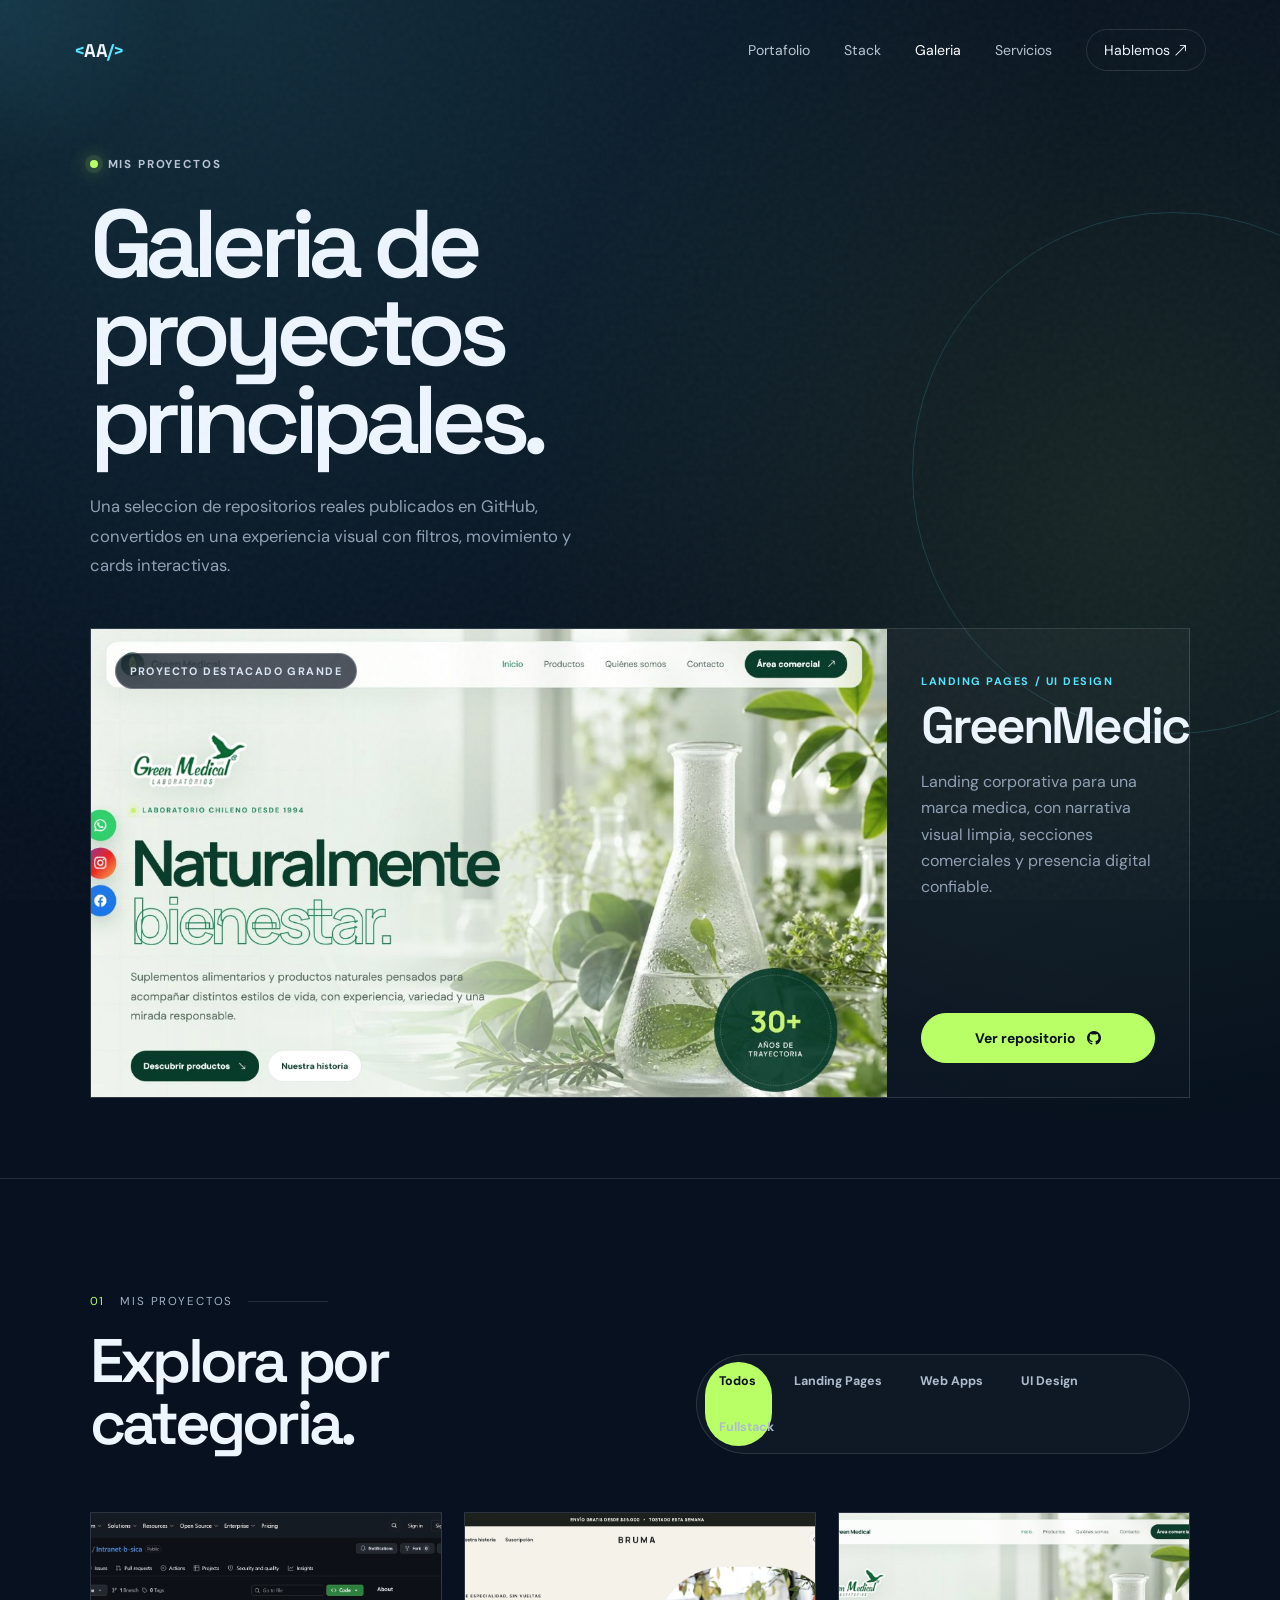
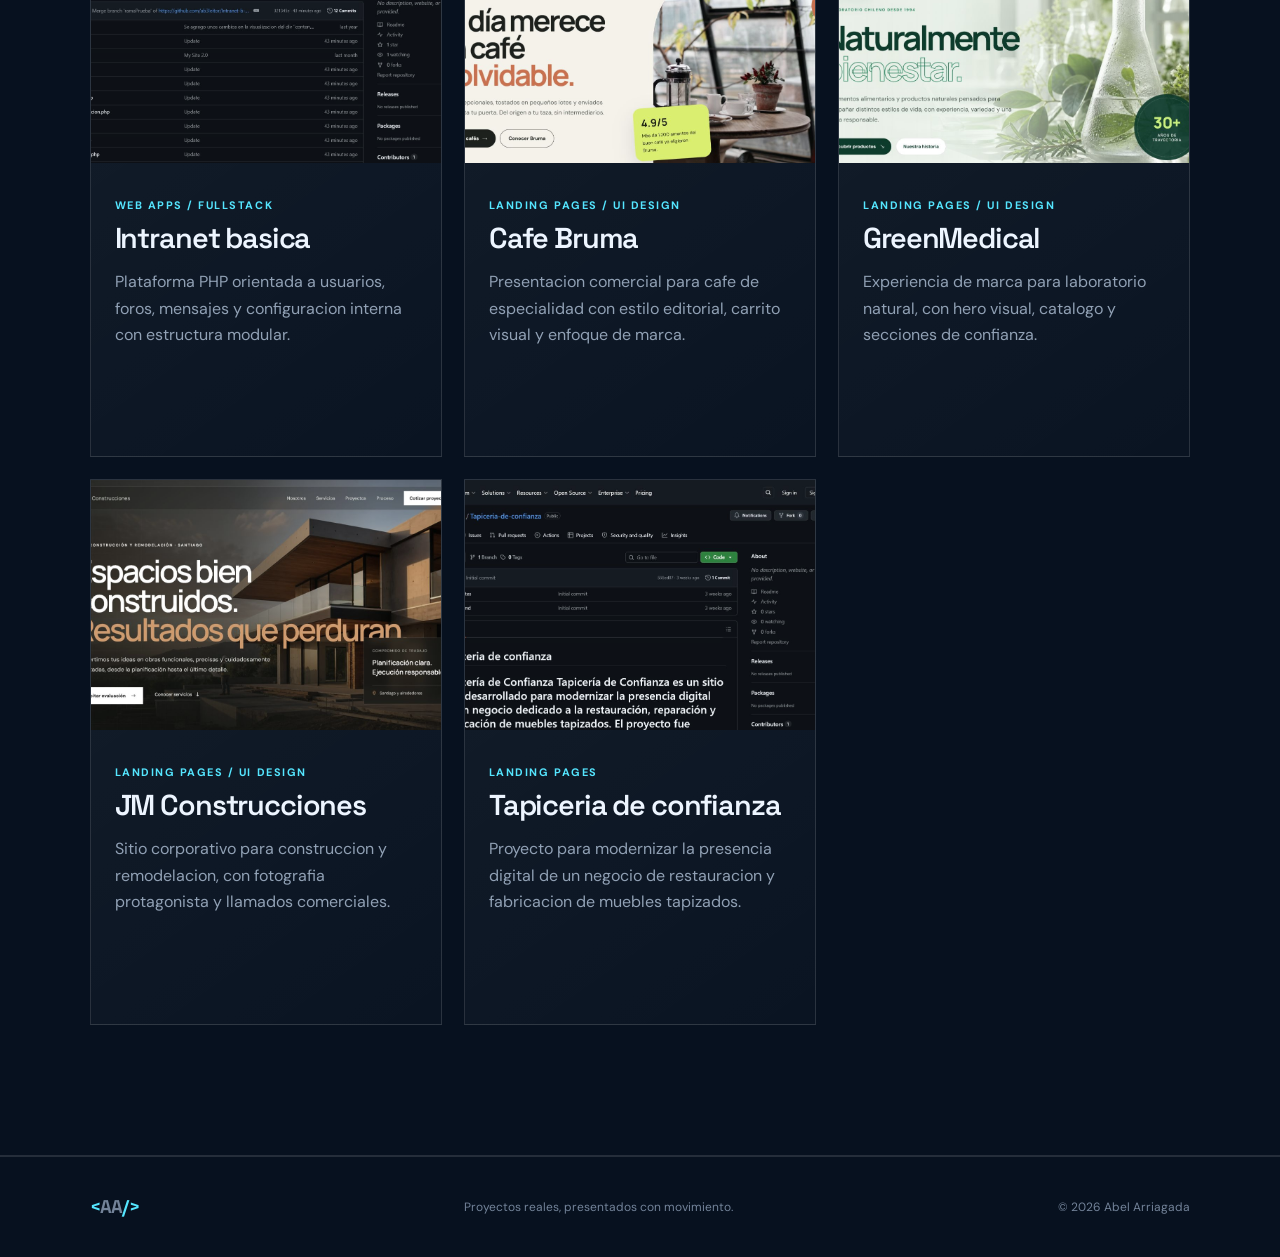
==== galeria.html @ 66d87571 "Update" ====
<!doctype html>
<html lang="es">
<head>
  <meta charset="utf-8">
  <meta name="viewport" content="width=device-width, initial-scale=1">
  <meta name="theme-color" content="#07111f">
  <meta name="description" content="Galeria de proyectos principales de Abel Arriagada: landing pages, web apps, UI design y fullstack.">
  <title>Galeria | Abel Arriagada</title>
  <link rel="preconnect" href="https://fonts.googleapis.com">
  <link rel="preconnect" href="https://fonts.gstatic.com" crossorigin>
  <link href="https://fonts.googleapis.com/css2?family=DM+Sans:wght@400;500;600;700&family=Space+Grotesk:wght@500;600;700&display=swap" rel="stylesheet">
  <link rel="stylesheet" href="https://cdn.jsdelivr.net/npm/bootstrap-icons@1.11.3/font/bootstrap-icons.min.css">
  <link rel="stylesheet" href="css/indexStyle.css">
  <link rel="stylesheet" href="css/galeria.css">
  <script src="Js/galeria.js" defer></script>
</head>
<body class="gallery-page">
  <div class="noise" aria-hidden="true"></div>
  <div class="cursor-glow" aria-hidden="true"></div>
  <div class="scroll-progress" aria-hidden="true"></div>

  <nav class="site-nav" aria-label="Navegacion principal">
    <a class="brand" href="index.html#inicio" aria-label="Volver al inicio"><span>&lt;</span>AA<span>/&gt;</span></a>
    <button class="menu-toggle" type="button" aria-label="Abrir menu" aria-expanded="false"><i class="bi bi-list"></i></button>
    <div class="nav-links">
      <a href="index.html">Portafolio</a>
      <a href="index.html#habilidades">Stack</a>
      <a href="galeria.html" aria-current="page">Galeria</a>
      <a href="servicios.html">Servicios</a>
      <a href="index.html#contacto" class="nav-cta">Hablemos <i class="bi bi-arrow-up-right"></i></a>
    </div>
  </nav>

  <main>
    <section class="gallery-hero">
      <div class="gallery-hero-grid">
        <div class="gallery-intro">
          <p class="eyebrow reveal"><span class="status-dot"></span> Mis proyectos</p>
          <h1 class="reveal">Galeria de proyectos principales.</h1>
          <p class="reveal">Una seleccion de repositorios reales publicados en GitHub, convertidos en una experiencia visual con filtros, movimiento y cards interactivas.</p>
        </div>
        <article class="featured-project reveal" data-category="landing">
          <a class="featured-media" href="https://github.com/ab3leitor/GreenMedical" target="_blank" rel="noreferrer" aria-label="Ver repositorio GreenMedical">
            <img src="Image/gallery/greenmedical.png" alt="Pantallazo del proyecto GreenMedical">
            <span>Proyecto destacado grande</span>
          </a>
          <div class="featured-copy">
            <div>
              <p>Landing Pages / UI Design</p>
              <h2>GreenMedical</h2>
              <p>Landing corporativa para una marca medica, con narrativa visual limpia, secciones comerciales y presencia digital confiable.</p>
            </div>
            <a class="button button-primary magnetic" href="https://github.com/ab3leitor/GreenMedical" target="_blank" rel="noreferrer">Ver repositorio <i class="bi bi-github"></i></a>
          </div>
        </article>
      </div>
    </section>

    <section class="section gallery-section" aria-labelledby="gallery-title">
      <div class="gallery-top reveal">
        <div>
          <div class="section-label"><span>01</span> Mis proyectos</div>
          <h2 id="gallery-title">Explora por categoria.</h2>
        </div>
        <div class="gallery-filters" role="tablist" aria-label="Filtrar proyectos">
          <button class="filter-button active" type="button" data-filter="all" role="tab" aria-selected="true">Todos</button>
          <button class="filter-button" type="button" data-filter="landing" role="tab" aria-selected="false">Landing Pages</button>
          <button class="filter-button" type="button" data-filter="webapp" role="tab" aria-selected="false">Web Apps</button>
          <button class="filter-button" type="button" data-filter="ui" role="tab" aria-selected="false">UI Design</button>
          <button class="filter-button" type="button" data-filter="fullstack" role="tab" aria-selected="false">Fullstack</button>
          <span class="filter-indicator" aria-hidden="true"></span>
        </div>
      </div>

      <div class="project-gallery" aria-live="polite">
        <article class="gallery-card reveal tilt-gallery" data-category="webapp fullstack">
          <div class="gallery-image"><img src="Image/gallery/intranet-basica.png" alt="Pantallazo del repositorio Intranet Basica" loading="lazy"></div>
          <div class="gallery-card-body">
            <p>Web Apps / Fullstack</p>
            <h3>Intranet basica</h3>
            <p>Plataforma PHP orientada a usuarios, foros, mensajes y configuracion interna con estructura modular.</p>
          </div>
          <div class="gallery-actions">
            <a href="https://github.com/ab3leitor/Intranet-b-sica" target="_blank" rel="noreferrer">GitHub <i class="bi bi-github"></i></a>
          </div>
        </article>

        <article class="gallery-card reveal tilt-gallery" data-category="landing ui">
          <div class="gallery-image"><img src="Image/gallery/cafe-bruma.png" alt="Pantallazo del proyecto Cafe Bruma" loading="lazy"></div>
          <div class="gallery-card-body">
            <p>Landing Pages / UI Design</p>
            <h3>Cafe Bruma</h3>
            <p>Presentacion comercial para cafe de especialidad con estilo editorial, carrito visual y enfoque de marca.</p>
          </div>
          <div class="gallery-actions">
            <a href="https://github.com/ab3leitor/Cafe-Bruma" target="_blank" rel="noreferrer">GitHub <i class="bi bi-github"></i></a>
          </div>
        </article>

        <article class="gallery-card reveal tilt-gallery" data-category="landing ui">
          <div class="gallery-image"><img src="Image/gallery/greenmedical.png" alt="Pantallazo del proyecto GreenMedical" loading="lazy"></div>
          <div class="gallery-card-body">
            <p>Landing Pages / UI Design</p>
            <h3>GreenMedical</h3>
            <p>Experiencia de marca para laboratorio natural, con hero visual, catalogo y secciones de confianza.</p>
          </div>
          <div class="gallery-actions">
            <a href="https://github.com/ab3leitor/GreenMedical" target="_blank" rel="noreferrer">GitHub <i class="bi bi-github"></i></a>
          </div>
        </article>

        <article class="gallery-card reveal tilt-gallery" data-category="landing ui">
          <div class="gallery-image"><img src="Image/gallery/jm-construcciones.png" alt="Pantallazo del proyecto JM Construcciones" loading="lazy"></div>
          <div class="gallery-card-body">
            <p>Landing Pages / UI Design</p>
            <h3>JM Construcciones</h3>
            <p>Sitio corporativo para construccion y remodelacion, con fotografia protagonista y llamados comerciales.</p>
          </div>
          <div class="gallery-actions">
            <a href="https://github.com/ab3leitor/JM-Construcciones" target="_blank" rel="noreferrer">GitHub <i class="bi bi-github"></i></a>
          </div>
        </article>

        <article class="gallery-card reveal tilt-gallery" data-category="landing">
          <div class="gallery-image"><img src="Image/gallery/tapiceria-confianza.png" alt="Pantallazo del repositorio Tapiceria de confianza" loading="lazy"></div>
          <div class="gallery-card-body">
            <p>Landing Pages</p>
            <h3>Tapiceria de confianza</h3>
            <p>Proyecto para modernizar la presencia digital de un negocio de restauracion y fabricacion de muebles tapizados.</p>
          </div>
          <div class="gallery-actions">
            <a href="https://github.com/ab3leitor/Tapiceria-de-confianza" target="_blank" rel="noreferrer">GitHub <i class="bi bi-github"></i></a>
          </div>
        </article>
      </div>
    </section>
  </main>

  <footer><a class="brand" href="index.html#inicio"><span>&lt;</span>AA<span>/&gt;</span></a><p>Proyectos reales, presentados con movimiento.</p><p>© <span id="year"></span> Abel Arriagada</p></footer>
</body>
</html>
---- css/indexStyle.css ----
:root{--bg:#07111f;--surface:#0c1929;--ink:#edf5ff;--muted:#91a1b5;--cyan:#55e6ff;--lime:#b9ff66;--line:rgba(255,255,255,.12);--display:"Space Grotesk",sans-serif;--body:"DM Sans",sans-serif}
*{box-sizing:border-box}html{scroll-behavior:smooth;scroll-padding-top:90px}body{margin:0;background:var(--bg);color:var(--ink);font-family:var(--body);overflow-x:hidden}a{color:inherit;text-decoration:none}button,input,textarea{font:inherit}::selection{background:var(--lime);color:#07111f}.noise{position:fixed;inset:0;z-index:50;pointer-events:none;opacity:.035;background-image:url("data:image/svg+xml,%3Csvg viewBox='0 0 180 180' xmlns='http://www.w3.org/2000/svg'%3E%3Cfilter id='n'%3E%3CfeTurbulence type='fractalNoise' baseFrequency='.9' numOctaves='4' stitchTiles='stitch'/%3E%3C/filter%3E%3Crect width='100%25' height='100%25' filter='url(%23n)'/%3E%3C/svg%3E")}.cursor-glow{position:fixed;width:380px;height:380px;border-radius:50%;background:radial-gradient(circle,rgba(85,230,255,.1),transparent 65%);transform:translate(-50%,-50%);pointer-events:none;z-index:0}.scroll-progress{position:fixed;left:0;top:0;width:0;height:3px;background:linear-gradient(90deg,var(--lime),var(--cyan));z-index:100}.site-nav{position:fixed;z-index:40;top:18px;left:4%;right:4%;height:64px;padding:0 22px;display:flex;align-items:center;justify-content:space-between;border:1px solid transparent;border-radius:18px;transition:.35s}.site-nav.scrolled{background:rgba(7,17,31,.72);border-color:var(--line);backdrop-filter:blur(18px);box-shadow:0 12px 40px rgba(0,0,0,.24)}.brand{font:700 1.15rem var(--display);letter-spacing:-.04em}.brand span{color:var(--cyan)}.nav-links{display:flex;align-items:center;gap:34px;font-size:.88rem}.nav-links>a:not(.nav-cta){color:#b9c5d3;transition:.25s}.nav-links>a:hover{color:#fff}.nav-cta{border:1px solid var(--line);border-radius:100px;padding:11px 17px}.menu-toggle{display:none;border:0;background:none;color:white;font-size:1.6rem}.hero{position:relative;min-height:100svh;display:flex;align-items:center;padding:150px 7% 90px;overflow:hidden;border-bottom:1px solid var(--line)}#particleCanvas{position:absolute;inset:0;width:100%;height:100%}.hero:after{content:"";position:absolute;inset:0;background:linear-gradient(90deg,var(--bg) 0%,transparent 40%,transparent 80%,var(--bg) 100%);pointer-events:none}.hero-orb{position:absolute;border-radius:50%;filter:blur(3px);opacity:.55;animation:float 8s ease-in-out infinite}.orb-one{width:500px;height:500px;right:-170px;top:5%;background:radial-gradient(circle at 35% 35%,rgba(85,230,255,.26),transparent 68%)}.orb-two{width:340px;height:340px;left:30%;bottom:-180px;background:radial-gradient(circle,rgba(185,255,102,.15),transparent 68%);animation-delay:-3s}.hero-content{position:relative;z-index:2;width:min(1120px,100%)}.eyebrow{display:flex;align-items:center;gap:10px;color:#b9c5d3;text-transform:uppercase;letter-spacing:.16em;font-size:.72rem;font-weight:700}.status-dot{width:8px;height:8px;border-radius:50%;background:var(--lime);box-shadow:0 0 0 5px rgba(185,255,102,.1),0 0 20px var(--lime);animation:pulse 2s infinite}.hero-title{font:600 clamp(3.25rem,8.4vw,8.3rem)/.91 var(--display);letter-spacing:-.075em;margin:34px 0 45px;max-width:1200px}.hero-title .line{display:block;overflow:hidden;padding-bottom:.08em}.hero-title .line span{display:block;animation:titleIn 1s cubic-bezier(.16,1,.3,1) both}.hero-title .line:nth-child(2) span{animation-delay:.12s}.accent-line{color:transparent;-webkit-text-stroke:1px rgba(237,245,255,.72)}.hero-bottom{display:flex;align-items:flex-end;justify-content:space-between;gap:50px}.hero-bottom>p{max-width:540px;color:#a9b7c9;font-size:clamp(1rem,1.5vw,1.2rem);line-height:1.7}.hero-bottom strong{color:white}.hero-actions{display:flex;gap:12px;flex-shrink:0}.button{display:inline-flex;align-items:center;justify-content:center;gap:12px;border:1px solid var(--line);border-radius:100px;padding:15px 21px;font-weight:700;font-size:.87rem;cursor:pointer;transition:transform .25s,background .25s,color .25s}.button-primary{background:var(--lime);color:#07111f;border-color:var(--lime)}.button-primary:hover{background:white}.button-ghost:hover{background:white;color:#07111f}.hero-code{position:absolute;z-index:2;right:6%;top:19%;display:grid;grid-template-columns:auto auto;gap:6px 14px;color:#718199;font-size:.7rem;opacity:.75}.hero-code code{color:#9babc0}.hero-code b{color:var(--cyan);font-weight:400}.scroll-hint{position:absolute;z-index:2;right:4%;bottom:30px;display:flex;align-items:center;gap:10px;color:#8494a8;font-size:.72rem;transform:rotate(90deg);transform-origin:right}.scroll-hint i{transform:rotate(-90deg)}.section{position:relative;padding:130px 7%;border-bottom:1px solid var(--line)}.section-label{display:flex;align-items:center;gap:15px;text-transform:uppercase;letter-spacing:.16em;font-size:.72rem;color:#a3b2c5;margin-bottom:80px}.section-label:after{content:"";width:80px;height:1px;background:var(--line)}.section-label span{color:var(--lime)}.about-grid{display:grid;grid-template-columns:minmax(280px,.8fr) 1.2fr;gap:10vw;align-items:center}.portrait-wrap{position:relative;max-width:480px}.portrait-frame{position:relative;aspect-ratio:4/5;overflow:hidden;border-radius:4px;background:#13243a;transform-style:preserve-3d}.portrait-frame:before{content:"";position:absolute;inset:14px;border:1px solid rgba(255,255,255,.2);z-index:2}.portrait-frame img{width:100%;height:100%;object-fit:cover;filter:saturate(.72) contrast(1.08);transition:transform .7s}.portrait-wrap:hover img{transform:scale(1.04)}.portrait-scan{position:absolute;inset:-100% 0 auto;height:50%;background:linear-gradient(transparent,rgba(85,230,255,.13),transparent);animation:scan 5s linear infinite}.floating-tag{position:absolute;padding:10px 14px;background:rgba(7,17,31,.88);border:1px solid var(--line);backdrop-filter:blur(12px);font:600 .72rem var(--display);letter-spacing:.06em}.tag-a{top:14%;right:-45px}.tag-b{bottom:10%;left:-35px;color:var(--lime)}.kicker{color:var(--cyan);font-weight:700}.about-copy h2,.skills-heading h2,.projects-heading h2{font:600 clamp(2.4rem,4.6vw,5rem)/1.02 var(--display);letter-spacing:-.055em;margin:18px 0 30px}.about-copy h2 em,.contact h2 em{color:var(--lime);font-style:normal}.about-copy>p:not(.kicker){color:var(--muted);line-height:1.8;font-size:1.06rem;max-width:680px}.principles{margin-top:48px;border-top:1px solid var(--line)}.principles>div{display:grid;grid-template-columns:45px 110px 1fr;gap:12px;padding:20px 0;border-bottom:1px solid var(--line);align-items:center}.principles span{color:var(--cyan);font-size:.68rem}.principles strong{font-family:var(--display)}.principles p{margin:0;color:var(--muted);font-size:.88rem}.skills{padding-inline:0}.skills>.section-label,.skills-heading{margin-left:7%;margin-right:7%}.skills-heading{display:flex;justify-content:space-between;align-items:end;margin-bottom:75px}.skills-heading h2{max-width:720px;margin:0}.skills-heading h2 span,.projects-heading h2 span{color:transparent;-webkit-text-stroke:1px #a7b5c6}.skills-heading p{max-width:320px;color:var(--muted);line-height:1.7}.marquee{overflow:hidden;border-block:1px solid var(--line);padding:22px 0;transform:rotate(-1deg);background:#0a1626}.marquee-track{display:flex;width:max-content;animation:marquee 28s linear infinite}.marquee span{font:600 1.1rem var(--display);white-space:nowrap}.marquee i{color:var(--lime);font-style:normal;margin:0 28px}.capability-grid{display:grid;grid-template-columns:repeat(3,1fr);gap:18px;margin:90px 7% 0}.capability{position:relative;min-height:330px;padding:32px;border:1px solid var(--line);background:linear-gradient(145deg,rgba(255,255,255,.045),rgba(255,255,255,.012));transition:border-color .3s,background .3s;transform-style:preserve-3d}.capability:hover{border-color:rgba(85,230,255,.45);background:rgba(85,230,255,.04)}.capability>i{font-size:2rem;color:var(--cyan)}.capability>span{position:absolute;right:28px;top:28px;color:#69798e;font-size:.7rem}.capability h3{font:600 1.8rem var(--display);margin:68px 0 14px}.capability p{color:var(--muted);line-height:1.65}.chips{display:flex;flex-wrap:wrap;gap:7px;margin-top:25px}.chips b{font-size:.7rem;border:1px solid var(--line);border-radius:100px;padding:7px 10px;color:#aebccd}.projects-heading{display:flex;justify-content:space-between;align-items:end;margin-bottom:70px}.projects-heading h2{margin:0}.projects-heading p{max-width:350px;color:var(--muted);line-height:1.7}.project-list{display:grid;gap:110px}.project-card{display:grid;grid-template-columns:1.35fr .65fr;gap:45px;align-items:stretch}.project-card:nth-child(even){grid-template-columns:.65fr 1.35fr}.project-card:nth-child(even) .project-visual{order:2}.project-visual{position:relative;min-height:520px;overflow:hidden;background:#0d1b2d}.project-visual:after{content:"";position:absolute;inset:0;background:linear-gradient(135deg,transparent 55%,rgba(0,0,0,.5))}.project-visual img{width:100%;height:100%;object-fit:cover;transition:transform .8s cubic-bezier(.16,1,.3,1),filter .6s;filter:saturate(.8)}.project-card:hover img{transform:scale(1.05);filter:saturate(1.1)}.project-shine{position:absolute;z-index:2;inset:0;background:linear-gradient(110deg,transparent 30%,rgba(255,255,255,.14) 48%,transparent 65%);transform:translateX(-120%);transition:transform .9s}.project-card:hover .project-shine{transform:translateX(120%)}.project-info{border-top:1px solid var(--line);padding:24px 0;display:flex;flex-direction:column;justify-content:space-between;align-items:flex-start}.project-number,.project-info>div>p:first-child{font-size:.68rem;letter-spacing:.14em;text-transform:uppercase;color:#8292a7}.project-info h3{font:600 clamp(2rem,3.4vw,3.5rem)/1 var(--display);letter-spacing:-.045em;margin:13px 0 22px}.project-info>div>p:last-child{color:var(--muted);line-height:1.7}.circle-button{width:58px;height:58px;border-radius:50%;border:1px solid var(--line);background:transparent;color:white;font-size:1.2rem;transition:.3s}.project-card:hover .circle-button{background:var(--project-color);border-color:var(--project-color);color:#07111f;transform:rotate(45deg)}.contact{position:relative;text-align:center;padding:150px 7% 90px;overflow:hidden;background:radial-gradient(circle at 50% 40%,#112742 0%,var(--bg) 55%)}.contact .eyebrow{justify-content:center}.contact h2{font:600 clamp(3.4rem,8vw,8rem)/.9 var(--display);letter-spacing:-.07em;margin:35px 0}.contact-copy{max-width:580px;margin:0 auto 65px;color:var(--muted);line-height:1.7}.contact-form{position:relative;z-index:2;display:grid;grid-template-columns:1fr 1fr;gap:28px;max-width:850px;margin:auto;text-align:left}.contact-form label{display:grid;gap:10px}.contact-form label.full{grid-column:1/-1}.contact-form label>span{font-size:.72rem;text-transform:uppercase;letter-spacing:.12em;color:#9fadc0}.contact-form input,.contact-form textarea{width:100%;border:0;border-bottom:1px solid #405069;background:transparent;color:white;padding:13px 0;outline:none;resize:vertical;transition:border-color .25s}.contact-form input:focus,.contact-form textarea:focus{border-color:var(--cyan)}.contact-form small{min-height:16px;color:#ff8f9f}.contact-form button{justify-self:start}.contact-links{display:flex;justify-content:center;gap:35px;margin-top:80px}.contact-links a{font-size:.8rem;border-bottom:1px solid var(--line);padding-bottom:7px}.contact-orbit{position:absolute;width:650px;height:650px;border:1px solid rgba(85,230,255,.08);border-radius:50%;left:50%;top:45%;transform:translate(-50%,-50%);animation:spin 30s linear infinite}.contact-orbit:before,.contact-orbit:after{content:"";position:absolute;border:1px solid rgba(185,255,102,.07);border-radius:50%;inset:90px}.contact-orbit:after{inset:190px}.contact-orbit span{position:absolute;width:7px;height:7px;border-radius:50%;background:var(--cyan);box-shadow:0 0 15px var(--cyan)}.contact-orbit span:first-child{top:8%;left:25%}.contact-orbit span:nth-child(2){right:0;top:50%;background:var(--lime)}.contact-orbit span:last-child{bottom:13%;left:17%}footer{min-height:100px;border-top:1px solid var(--line);padding:30px 7%;display:flex;justify-content:space-between;align-items:center;color:#738399;font-size:.75rem}.toast{position:fixed;z-index:110;left:50%;bottom:25px;transform:translate(-50%,30px);padding:13px 20px;background:white;color:#07111f;border-radius:100px;opacity:0;pointer-events:none;transition:.3s;font-weight:700;font-size:.84rem}.toast.show{opacity:1;transform:translate(-50%,0)}.reveal{opacity:0;transform:translateY(32px);transition:opacity .85s cubic-bezier(.16,1,.3,1),transform .85s cubic-bezier(.16,1,.3,1)}.reveal.visible{opacity:1;transform:none}
@keyframes titleIn{from{transform:translateY(110%) rotate(2deg)}to{transform:none}}@keyframes pulse{50%{box-shadow:0 0 0 9px rgba(185,255,102,0),0 0 25px var(--lime)}}@keyframes float{50%{transform:translateY(25px) scale(1.06)}}@keyframes scan{to{transform:translateY(400%)}}@keyframes marquee{to{transform:translateX(-50%)}}@keyframes spin{to{transform:translate(-50%,-50%) rotate(360deg)}}
@media(max-width:900px){.menu-toggle{display:block}.nav-links{position:absolute;top:74px;left:0;right:0;display:none;flex-direction:column;align-items:stretch;padding:24px;background:rgba(7,17,31,.96);border:1px solid var(--line);border-radius:18px}.nav-links.open{display:flex}.hero-code{display:none}.hero-bottom,.skills-heading,.projects-heading{align-items:flex-start;flex-direction:column}.about-grid{grid-template-columns:1fr;gap:80px}.portrait-wrap{margin:auto;width:min(80%,440px)}.capability-grid{grid-template-columns:1fr}.project-card,.project-card:nth-child(even){grid-template-columns:1fr}.project-card:nth-child(even) .project-visual{order:0}.project-visual{min-height:410px}.project-info{min-height:300px}.project-list{gap:70px}}
@media(max-width:600px){.cursor-glow{display:none}.site-nav{left:3%;right:3%;top:10px}.hero{padding:130px 6% 90px}.hero-title{font-size:clamp(3rem,15vw,5rem)}.hero-bottom{gap:24px}.hero-actions{width:100%;flex-direction:column}.button{width:100%}.scroll-hint{display:none}.section{padding:95px 6%}.section-label{margin-bottom:50px}.skills>.section-label,.skills-heading{margin-left:6%;margin-right:6%}.capability-grid{margin:65px 6% 0}.principles>div{grid-template-columns:35px 1fr}.principles p{grid-column:2}.tag-a{right:-15px}.tag-b{left:-15px}.project-visual{min-height:300px}.contact{padding:110px 6% 75px}.contact-form{grid-template-columns:1fr}.contact-form label.full{grid-column:auto}.contact-links{gap:18px;flex-wrap:wrap}footer{flex-direction:column;gap:12px;text-align:center}}
@media(prefers-reduced-motion:reduce){*{scroll-behavior:auto!important;animation:none!important;transition-duration:.01ms!important}.reveal{opacity:1;transform:none}.cursor-glow{display:none}}

#typewriterText{display:inline-block;min-width:min(11.4ch,100%);position:relative}
#typewriterText:after{content:"";display:inline-block;width:.08em;height:.78em;margin-left:.05em;background:rgba(237,245,255,.78);vertical-align:-.08em;animation:caretBlink .85s steps(1) infinite}
@keyframes caretBlink{50%{opacity:0}}
@media(max-width:600px){#typewriterText{min-width:0}}
@media(prefers-reduced-motion:reduce){#typewriterText:after{animation:none!important;opacity:1}}
---- css/galeria.css ----
.gallery-page{background:radial-gradient(circle at 18% 0%,rgba(85,230,255,.13),transparent 28%),radial-gradient(circle at 88% 18%,rgba(185,255,102,.09),transparent 24%),var(--bg)}
.gallery-page .site-nav .nav-links a[aria-current="page"]{color:#fff}
.gallery-hero{position:relative;min-height:100svh;padding:145px 7% 80px;border-bottom:1px solid var(--line);display:flex;align-items:center;overflow:hidden}
.gallery-hero:before{content:"";position:absolute;inset:18% -12% auto auto;width:520px;height:520px;border:1px solid rgba(85,230,255,.16);border-radius:50%;animation:spin 34s linear infinite}
.gallery-hero-grid{position:relative;z-index:2;width:100%;display:grid;grid-template-columns:minmax(0,760px) minmax(280px,1fr);gap:32px 56px;align-items:end}
.gallery-intro{grid-column:1/2;max-width:760px}
.gallery-intro h1{font:600 clamp(3rem,7.5vw,7rem)/.92 var(--display);letter-spacing:-.075em;margin:28px 0}
.gallery-intro>p:last-child{max-width:520px;color:var(--muted);line-height:1.75;font-size:1.04rem}
.featured-project{position:relative;grid-column:1/-1;display:grid;grid-template-columns:minmax(0,1.45fr) minmax(300px,.55fr);min-height:470px;border:1px solid var(--line);background:linear-gradient(145deg,rgba(255,255,255,.06),rgba(255,255,255,.015));transform-style:preserve-3d;overflow:hidden}
.featured-media{position:relative;display:block;overflow:hidden;background:#0d1b2d}
.featured-media img{width:100%;height:100%;object-fit:cover;filter:saturate(.92) contrast(1.02);transition:transform .95s cubic-bezier(.16,1,.3,1),filter .5s}
.featured-project:hover .featured-media img{transform:scale(1.06);filter:saturate(1.1)}
.featured-media span{position:absolute;left:24px;top:24px;border:1px solid rgba(255,255,255,.24);background:rgba(7,17,31,.72);backdrop-filter:blur(16px);padding:10px 14px;border-radius:100px;text-transform:uppercase;letter-spacing:.13em;font-size:.68rem;font-weight:700;color:#d9e5f3}
.featured-copy{padding:34px;display:flex;flex-direction:column;justify-content:space-between;gap:34px}
.featured-copy p:first-child,.gallery-card-body p:first-child{font-size:.68rem;letter-spacing:.14em;text-transform:uppercase;color:var(--cyan);font-weight:700}
.featured-copy h2{font:600 clamp(2.2rem,4vw,4rem)/.95 var(--display);letter-spacing:-.055em;margin:14px 0 18px}
.featured-copy p:last-child,.gallery-card-body p:last-child{color:var(--muted);line-height:1.65}
.gallery-section{padding-top:115px}
.gallery-top{display:flex;align-items:end;justify-content:space-between;gap:36px;margin-bottom:58px}
.gallery-top .section-label{margin-bottom:22px}
.gallery-top h2{font:600 clamp(2.4rem,4.8vw,5rem)/1 var(--display);letter-spacing:-.06em;margin:0}
.gallery-filters{position:relative;display:flex;flex-wrap:wrap;gap:8px;padding:7px;border:1px solid var(--line);border-radius:100px;background:rgba(255,255,255,.035);backdrop-filter:blur(16px)}
.filter-button{position:relative;z-index:2;border:0;background:transparent;color:#aebccd;border-radius:100px;padding:11px 15px;font-weight:700;font-size:.78rem;cursor:pointer;transition:color .25s}
.filter-button.active{color:#07111f}
.filter-indicator{position:absolute;z-index:1;left:7px;top:7px;height:calc(100% - 14px);width:70px;border-radius:100px;background:var(--lime);transition:transform .35s cubic-bezier(.16,1,.3,1),width .35s cubic-bezier(.16,1,.3,1)}
.project-gallery{display:grid;grid-template-columns:repeat(3,minmax(0,1fr));gap:22px;perspective:1200px}
.gallery-card{position:relative;min-height:460px;border:1px solid var(--line);background:linear-gradient(145deg,rgba(255,255,255,.055),rgba(255,255,255,.014));overflow:hidden;transform-style:preserve-3d;transition:opacity .35s,transform .45s,border-color .3s,background .3s}
.gallery-card.is-hidden{opacity:0;transform:scale(.94) translateY(18px);pointer-events:none;position:absolute}
.gallery-card:hover{border-color:rgba(85,230,255,.5);background:rgba(85,230,255,.04)}
.gallery-image{height:250px;overflow:hidden;background:#0d1b2d}
.gallery-image img{width:100%;height:100%;object-fit:cover;transition:transform .8s cubic-bezier(.16,1,.3,1),filter .5s;filter:saturate(.84)}
.gallery-card:hover .gallery-image img{transform:scale(1.08);filter:saturate(1.08)}
.gallery-card-body{padding:24px 24px 92px}
.gallery-card-body h3{font:600 1.8rem/1.05 var(--display);letter-spacing:-.04em;margin:10px 0 14px}
.gallery-actions{position:absolute;left:24px;right:24px;bottom:22px;display:flex;gap:10px;opacity:0;transform:translateY(14px);transition:opacity .28s,transform .28s}
.gallery-card:hover .gallery-actions,.gallery-card:focus-within .gallery-actions{opacity:1;transform:none}
.gallery-actions a{display:inline-flex;align-items:center;gap:9px;border:1px solid var(--line);background:#fff;color:#07111f;border-radius:100px;padding:11px 15px;font-weight:800;font-size:.78rem}
@media(max-width:1050px){.gallery-hero-grid,.featured-project{grid-template-columns:1fr}.gallery-intro,.featured-project{grid-column:1}.featured-project{min-height:auto}.featured-media{min-height:420px}.gallery-top{align-items:flex-start;flex-direction:column}.project-gallery{grid-template-columns:repeat(2,minmax(0,1fr))}}
@media(max-width:700px){.gallery-hero{padding:130px 6% 70px}.gallery-intro h1{font-size:clamp(3rem,15vw,5rem)}.featured-media{min-height:300px}.featured-copy{padding:24px}.gallery-section{padding-top:90px}.gallery-filters{border-radius:22px;width:100%}.filter-button{flex:1 1 auto}.project-gallery{grid-template-columns:1fr}.gallery-card{min-height:430px}.gallery-actions{opacity:1;transform:none}.filter-indicator{display:none}.filter-button.active{background:var(--lime)}}
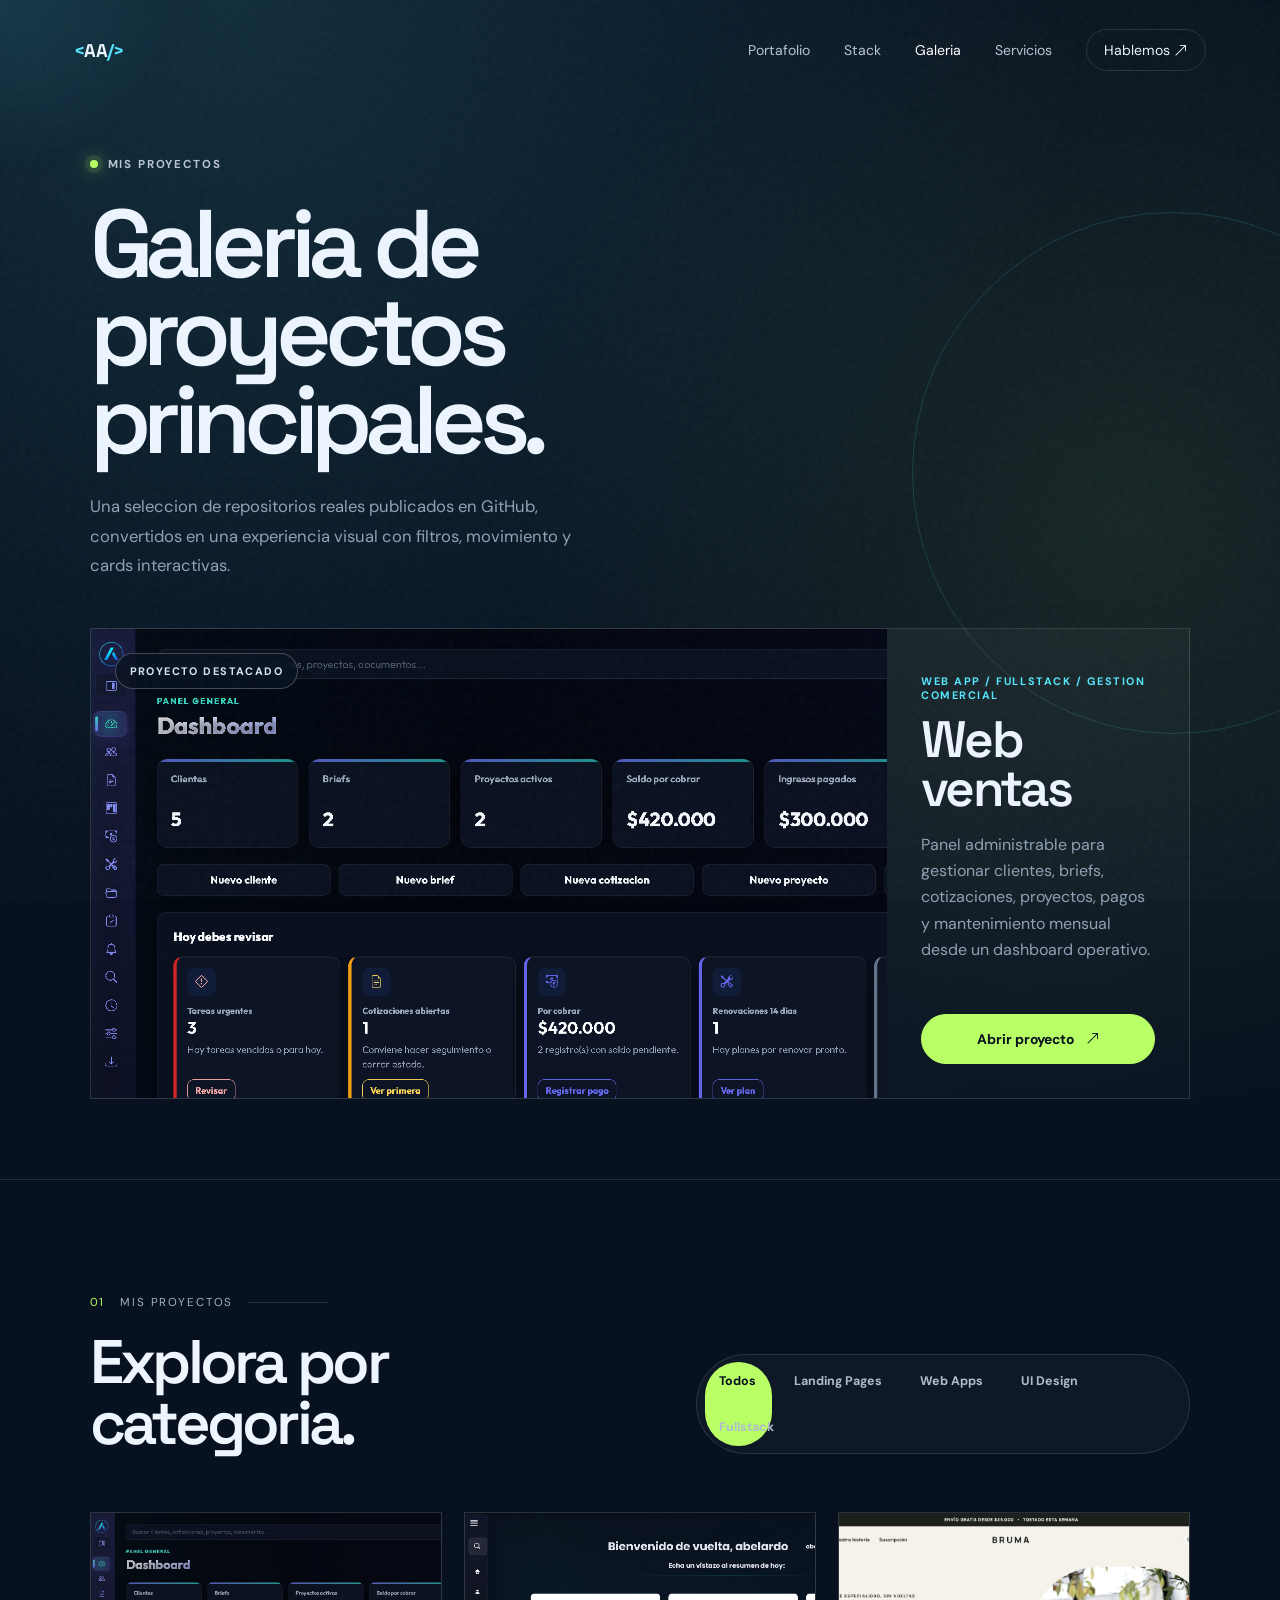
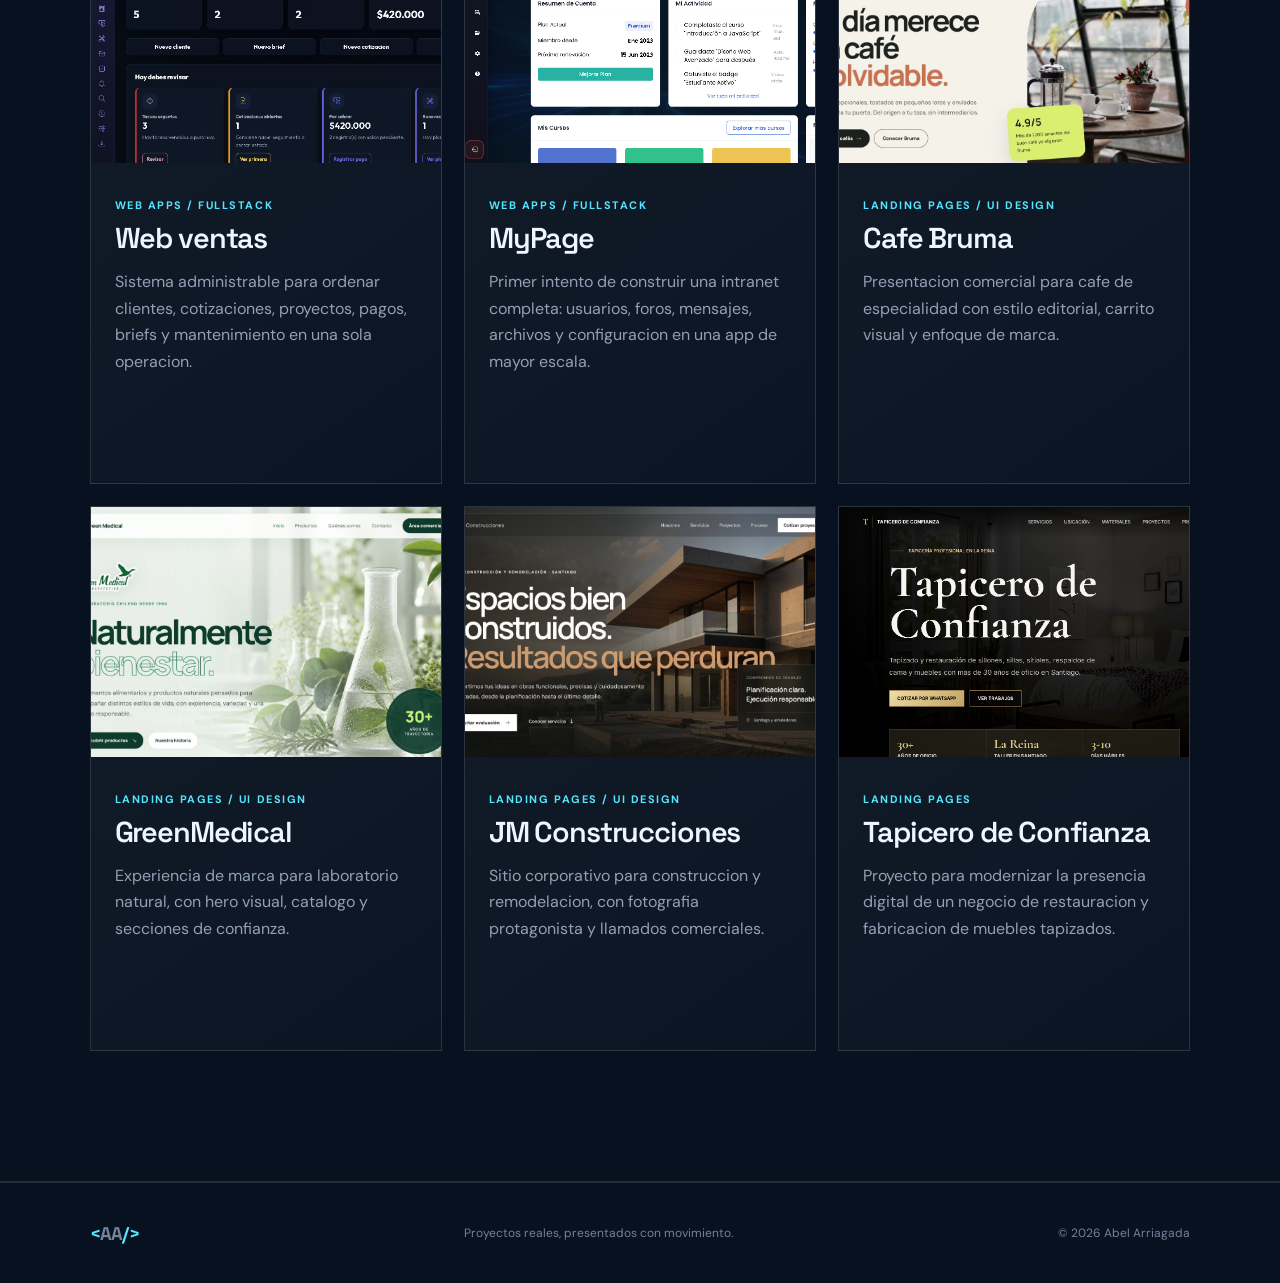
==== commit 99c8f83f: "Update" ====
--- a/galeria.html
+++ b/galeria.html
@@ -39,18 +39,18 @@
           <h1 class="reveal">Galeria de proyectos principales.</h1>
           <p class="reveal">Una seleccion de repositorios reales publicados en GitHub, convertidos en una experiencia visual con filtros, movimiento y cards interactivas.</p>
         </div>
-        <article class="featured-project reveal" data-category="landing">
-          <a class="featured-media" href="https://github.com/ab3leitor/GreenMedical" target="_blank" rel="noreferrer" aria-label="Ver repositorio GreenMedical">
-            <img src="Image/gallery/greenmedical.png" alt="Pantallazo del proyecto GreenMedical">
-            <span>Proyecto destacado grande</span>
+        <article class="featured-project reveal" data-category="webapp fullstack">
+          <a class="featured-media" href="http://127.0.0.1/WEB%20venta%20de%20paginas/" target="_blank" rel="noreferrer" aria-label="Abrir proyecto Web ventas">
+            <img class="gallery-shot-dashboard" src="Image/gallery/web-ventas.png" alt="Pantallazo del dashboard Web ventas">
+            <span>Proyecto destacado</span>
           </a>
           <div class="featured-copy">
             <div>
-              <p>Landing Pages / UI Design</p>
-              <h2>GreenMedical</h2>
-              <p>Landing corporativa para una marca medica, con narrativa visual limpia, secciones comerciales y presencia digital confiable.</p>
+              <p>Web App / Fullstack / Gestion comercial</p>
+              <h2>Web ventas</h2>
+              <p>Panel administrable para gestionar clientes, briefs, cotizaciones, proyectos, pagos y mantenimiento mensual desde un dashboard operativo.</p>
             </div>
-            <a class="button button-primary magnetic" href="https://github.com/ab3leitor/GreenMedical" target="_blank" rel="noreferrer">Ver repositorio <i class="bi bi-github"></i></a>
+            <a class="button button-primary magnetic" href="http://127.0.0.1/WEB%20venta%20de%20paginas/" target="_blank" rel="noreferrer">Abrir proyecto <i class="bi bi-arrow-up-right"></i></a>
           </div>
         </article>
       </div>
@@ -74,14 +74,26 @@
 
       <div class="project-gallery" aria-live="polite">
         <article class="gallery-card reveal tilt-gallery" data-category="webapp fullstack">
-          <div class="gallery-image"><img src="Image/gallery/intranet-basica.png" alt="Pantallazo del repositorio Intranet Basica" loading="lazy"></div>
+          <div class="gallery-image"><img class="gallery-shot-dashboard" src="Image/gallery/web-ventas.png" alt="Pantallazo del dashboard Web ventas" loading="lazy"></div>
           <div class="gallery-card-body">
             <p>Web Apps / Fullstack</p>
-            <h3>Intranet basica</h3>
-            <p>Plataforma PHP orientada a usuarios, foros, mensajes y configuracion interna con estructura modular.</p>
+            <h3>Web ventas</h3>
+            <p>Sistema administrable para ordenar clientes, cotizaciones, proyectos, pagos, briefs y mantenimiento en una sola operacion.</p>
           </div>
           <div class="gallery-actions">
-            <a href="https://github.com/ab3leitor/Intranet-b-sica" target="_blank" rel="noreferrer">GitHub <i class="bi bi-github"></i></a>
+            <a href="http://127.0.0.1/WEB%20venta%20de%20paginas/" target="_blank" rel="noreferrer">Abrir proyecto <i class="bi bi-arrow-up-right"></i></a>
+          </div>
+        </article>
+
+        <article class="gallery-card reveal tilt-gallery" data-category="webapp fullstack">
+          <div class="gallery-image"><img class="gallery-shot-dashboard" src="Image/gallery/mypage.png" alt="Pantallazo del proyecto MyPage" loading="lazy"></div>
+          <div class="gallery-card-body">
+            <p>Web Apps / Fullstack</p>
+            <h3>MyPage</h3>
+            <p>Primer intento de construir una intranet completa: usuarios, foros, mensajes, archivos y configuracion en una app de mayor escala.</p>
+          </div>
+          <div class="gallery-actions">
+            <a href="http://127.0.0.1/MyPage/" target="_blank" rel="noreferrer">Abrir proyecto <i class="bi bi-arrow-up-right"></i></a>
           </div>
         </article>
 
@@ -122,10 +134,10 @@
         </article>
 
         <article class="gallery-card reveal tilt-gallery" data-category="landing">
-          <div class="gallery-image"><img src="Image/gallery/tapiceria-confianza.png" alt="Pantallazo del repositorio Tapiceria de confianza" loading="lazy"></div>
+          <div class="gallery-image"><img class="gallery-shot-tapicero" src="Image/gallery/tapiceria-confianza.png" alt="Pantallazo del proyecto Tapicero de Confianza" loading="lazy"></div>
           <div class="gallery-card-body">
             <p>Landing Pages</p>
-            <h3>Tapiceria de confianza</h3>
+            <h3>Tapicero de Confianza</h3>
             <p>Proyecto para modernizar la presencia digital de un negocio de restauracion y fabricacion de muebles tapizados.</p>
           </div>
           <div class="gallery-actions">
--- a/css/galeria.css
+++ b/css/galeria.css
@@ -29,6 +29,8 @@
 .gallery-card:hover{border-color:rgba(85,230,255,.5);background:rgba(85,230,255,.04)}
 .gallery-image{height:250px;overflow:hidden;background:#0d1b2d}
 .gallery-image img{width:100%;height:100%;object-fit:cover;transition:transform .8s cubic-bezier(.16,1,.3,1),filter .5s;filter:saturate(.84)}
+.featured-media img.gallery-shot-dashboard,.gallery-image img.gallery-shot-dashboard{object-position:left top}
+.gallery-image img.gallery-shot-tapicero{object-position:left top}
 .gallery-card:hover .gallery-image img{transform:scale(1.08);filter:saturate(1.08)}
 .gallery-card-body{padding:24px 24px 92px}
 .gallery-card-body h3{font:600 1.8rem/1.05 var(--display);letter-spacing:-.04em;margin:10px 0 14px}
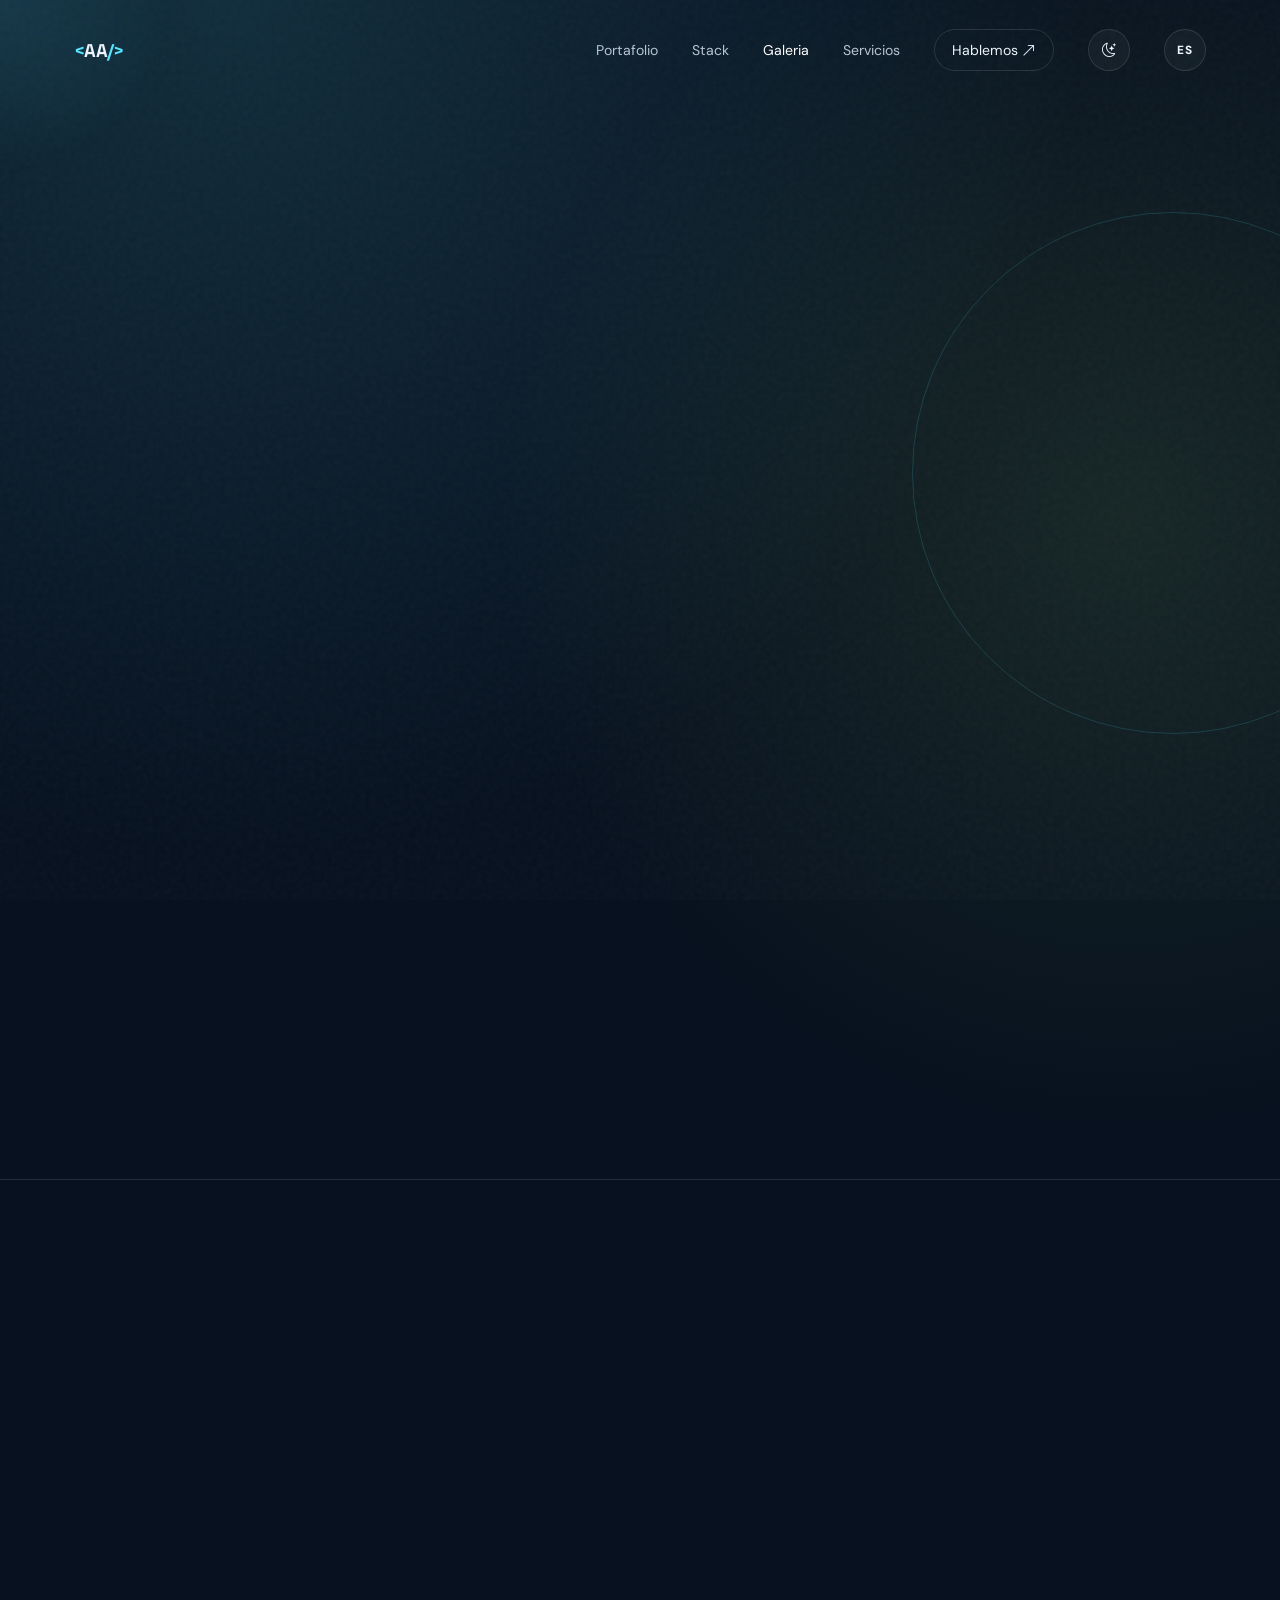
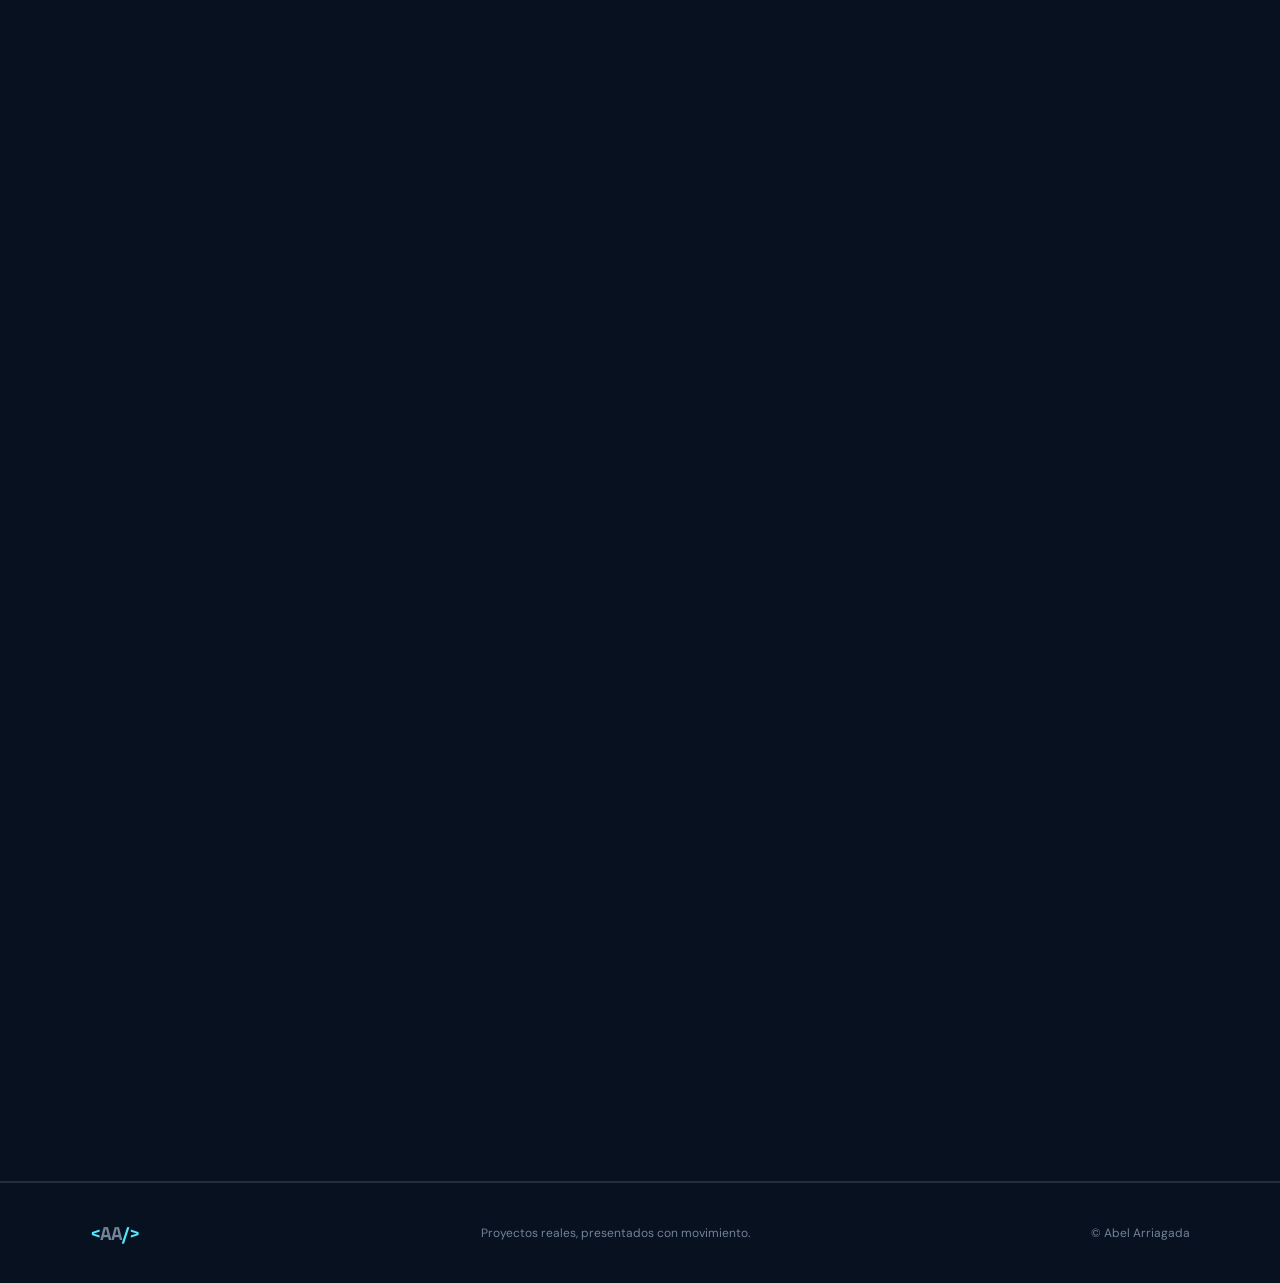
==== commit 3d16edb0: "Update" ====
--- a/galeria.html
+++ b/galeria.html
@@ -1,5 +1,5 @@
 <!doctype html>
-<html lang="es">
+<html lang="en">
 <head>
   <meta charset="utf-8">
   <meta name="viewport" content="width=device-width, initial-scale=1">
@@ -10,9 +10,9 @@
   <link rel="preconnect" href="https://fonts.gstatic.com" crossorigin>
   <link href="https://fonts.googleapis.com/css2?family=DM+Sans:wght@400;500;600;700&family=Space+Grotesk:wght@500;600;700&display=swap" rel="stylesheet">
   <link rel="stylesheet" href="https://cdn.jsdelivr.net/npm/bootstrap-icons@1.11.3/font/bootstrap-icons.min.css">
-  <link rel="stylesheet" href="css/indexStyle.css">
-  <link rel="stylesheet" href="css/galeria.css">
-  <script src="Js/galeria.js" defer></script>
+  <link rel="stylesheet" href="css/index-style.css?v=20260707b">
+  <link rel="stylesheet" href="css/galeria.css?v=20260707b">
+  <script src="js/galeria.js?v=20260707b" defer></script>
 </head>
 <body class="gallery-page">
   <div class="noise" aria-hidden="true"></div>
@@ -28,6 +28,8 @@
       <a href="galeria.html" aria-current="page">Galeria</a>
       <a href="servicios.html">Servicios</a>
       <a href="index.html#contacto" class="nav-cta">Hablemos <i class="bi bi-arrow-up-right"></i></a>
+      <button class="nav-tool" id="themeToggle" type="button" aria-label="Change theme"><i class="bi bi-moon-stars"></i></button>
+      <button class="nav-tool nav-tool-text" id="languageToggle" type="button" aria-label="Change language">ES</button>
     </div>
   </nav>
 
@@ -40,8 +42,8 @@
           <p class="reveal">Una seleccion de repositorios reales publicados en GitHub, convertidos en una experiencia visual con filtros, movimiento y cards interactivas.</p>
         </div>
         <article class="featured-project reveal" data-category="webapp fullstack">
-          <a class="featured-media" href="http://127.0.0.1/WEB%20venta%20de%20paginas/" target="_blank" rel="noreferrer" aria-label="Abrir proyecto Web ventas">
-            <img class="gallery-shot-dashboard" src="Image/gallery/web-ventas.png" alt="Pantallazo del dashboard Web ventas">
+          <a class="featured-media" href="https://github.com/ab3leitor/WEB-venta-de-paginas" target="_blank" rel="noreferrer" aria-label="Ver repositorio Web ventas">
+            <img class="gallery-shot-dashboard" src="image/gallery/web-ventas.png" alt="Pantallazo del dashboard Web ventas">
             <span>Proyecto destacado</span>
           </a>
           <div class="featured-copy">
@@ -50,7 +52,7 @@
               <h2>Web ventas</h2>
               <p>Panel administrable para gestionar clientes, briefs, cotizaciones, proyectos, pagos y mantenimiento mensual desde un dashboard operativo.</p>
             </div>
-            <a class="button button-primary magnetic" href="http://127.0.0.1/WEB%20venta%20de%20paginas/" target="_blank" rel="noreferrer">Abrir proyecto <i class="bi bi-arrow-up-right"></i></a>
+            <a class="button button-primary magnetic" href="https://github.com/ab3leitor/WEB-venta-de-paginas" target="_blank" rel="noreferrer">Ver GitHub <i class="bi bi-github"></i></a>
           </div>
         </article>
       </div>
@@ -74,31 +76,31 @@
 
       <div class="project-gallery" aria-live="polite">
         <article class="gallery-card reveal tilt-gallery" data-category="webapp fullstack">
-          <div class="gallery-image"><img class="gallery-shot-dashboard" src="Image/gallery/web-ventas.png" alt="Pantallazo del dashboard Web ventas" loading="lazy"></div>
+          <div class="gallery-image"><img class="gallery-shot-dashboard" src="image/gallery/web-ventas.png" alt="Pantallazo del dashboard Web ventas" loading="lazy"></div>
           <div class="gallery-card-body">
             <p>Web Apps / Fullstack</p>
             <h3>Web ventas</h3>
             <p>Sistema administrable para ordenar clientes, cotizaciones, proyectos, pagos, briefs y mantenimiento en una sola operacion.</p>
           </div>
           <div class="gallery-actions">
-            <a href="http://127.0.0.1/WEB%20venta%20de%20paginas/" target="_blank" rel="noreferrer">Abrir proyecto <i class="bi bi-arrow-up-right"></i></a>
+            <a href="https://github.com/ab3leitor/WEB-venta-de-paginas" target="_blank" rel="noreferrer">GitHub <i class="bi bi-github"></i></a>
           </div>
         </article>
 
         <article class="gallery-card reveal tilt-gallery" data-category="webapp fullstack">
-          <div class="gallery-image"><img class="gallery-shot-dashboard" src="Image/gallery/mypage.png" alt="Pantallazo del proyecto MyPage" loading="lazy"></div>
+          <div class="gallery-image"><img class="gallery-shot-dashboard" src="image/gallery/mypage.png" alt="Pantallazo del proyecto MyPage" loading="lazy"></div>
           <div class="gallery-card-body">
             <p>Web Apps / Fullstack</p>
             <h3>MyPage</h3>
             <p>Primer intento de construir una intranet completa: usuarios, foros, mensajes, archivos y configuracion en una app de mayor escala.</p>
           </div>
           <div class="gallery-actions">
-            <a href="http://127.0.0.1/MyPage/" target="_blank" rel="noreferrer">Abrir proyecto <i class="bi bi-arrow-up-right"></i></a>
+            <a href="https://github.com/ab3leitor/Intranet-b-sica" target="_blank" rel="noreferrer">GitHub <i class="bi bi-github"></i></a>
           </div>
         </article>
 
         <article class="gallery-card reveal tilt-gallery" data-category="landing ui">
-          <div class="gallery-image"><img src="Image/gallery/cafe-bruma.png" alt="Pantallazo del proyecto Cafe Bruma" loading="lazy"></div>
+          <div class="gallery-image"><img src="image/gallery/cafe-bruma.png" alt="Pantallazo del proyecto Cafe Bruma" loading="lazy"></div>
           <div class="gallery-card-body">
             <p>Landing Pages / UI Design</p>
             <h3>Cafe Bruma</h3>
@@ -110,7 +112,7 @@
         </article>
 
         <article class="gallery-card reveal tilt-gallery" data-category="landing ui">
-          <div class="gallery-image"><img src="Image/gallery/greenmedical.png" alt="Pantallazo del proyecto GreenMedical" loading="lazy"></div>
+          <div class="gallery-image"><img src="image/gallery/greenmedical.png" alt="Pantallazo del proyecto GreenMedical" loading="lazy"></div>
           <div class="gallery-card-body">
             <p>Landing Pages / UI Design</p>
             <h3>GreenMedical</h3>
@@ -122,7 +124,7 @@
         </article>
 
         <article class="gallery-card reveal tilt-gallery" data-category="landing ui">
-          <div class="gallery-image"><img src="Image/gallery/jm-construcciones.png" alt="Pantallazo del proyecto JM Construcciones" loading="lazy"></div>
+          <div class="gallery-image"><img src="image/gallery/jm-construcciones.png" alt="Pantallazo del proyecto JM Construcciones" loading="lazy"></div>
           <div class="gallery-card-body">
             <p>Landing Pages / UI Design</p>
             <h3>JM Construcciones</h3>
@@ -134,7 +136,7 @@
         </article>
 
         <article class="gallery-card reveal tilt-gallery" data-category="landing">
-          <div class="gallery-image"><img class="gallery-shot-tapicero" src="Image/gallery/tapiceria-confianza.png" alt="Pantallazo del proyecto Tapicero de Confianza" loading="lazy"></div>
+          <div class="gallery-image"><img class="gallery-shot-tapicero" src="image/gallery/tapiceria-confianza.png" alt="Pantallazo del proyecto Tapicero de Confianza" loading="lazy"></div>
           <div class="gallery-card-body">
             <p>Landing Pages</p>
             <h3>Tapicero de Confianza</h3>
--- a/css/index-style.css
+++ b/css/index-style.css
@@ -0,0 +1,164 @@
+:root{--bg:#07111f;--surface:#0c1929;--ink:#edf5ff;--muted:#91a1b5;--cyan:#55e6ff;--lime:#b9ff66;--line:rgba(255,255,255,.12);--display:"Space Grotesk",sans-serif;--body:"DM Sans",sans-serif}
+*{box-sizing:border-box}html{scroll-behavior:smooth;scroll-padding-top:90px;overflow-x:hidden}body{margin:0;background:var(--bg);color:var(--ink);font-family:var(--body);overflow-x:hidden}a{color:inherit;text-decoration:none}button,input,textarea{font:inherit}::selection{background:var(--lime);color:#07111f}.noise{position:fixed;inset:0;z-index:50;pointer-events:none;opacity:.035;background-image:url("data:image/svg+xml,%3Csvg viewBox='0 0 180 180' xmlns='http://www.w3.org/2000/svg'%3E%3Cfilter id='n'%3E%3CfeTurbulence type='fractalNoise' baseFrequency='.9' numOctaves='4' stitchTiles='stitch'/%3E%3C/filter%3E%3Crect width='100%25' height='100%25' filter='url(%23n)'/%3E%3C/svg%3E")}.cursor-glow{position:fixed;width:380px;height:380px;border-radius:50%;background:radial-gradient(circle,rgba(85,230,255,.1),transparent 65%);transform:translate(-50%,-50%);pointer-events:none;z-index:0}.scroll-progress{position:fixed;left:0;top:0;width:0;height:3px;background:linear-gradient(90deg,var(--lime),var(--cyan));z-index:100}.site-nav{position:fixed;z-index:40;top:18px;left:4%;right:4%;height:64px;padding:0 22px;display:flex;align-items:center;justify-content:space-between;border:1px solid transparent;border-radius:18px;transition:.35s}.site-nav.scrolled{background:rgba(7,17,31,.72);border-color:var(--line);backdrop-filter:blur(18px);box-shadow:0 12px 40px rgba(0,0,0,.24)}.brand{font:700 1.15rem var(--display);letter-spacing:-.04em}.brand span{color:var(--cyan)}.nav-links{display:flex;align-items:center;gap:34px;font-size:.88rem}.nav-links>a:not(.nav-cta){color:#b9c5d3;transition:.25s}.nav-links>a:hover{color:#fff}.nav-cta{border:1px solid var(--line);border-radius:100px;padding:11px 17px}.menu-toggle{display:none;border:0;background:none;color:white;font-size:1.6rem}.hero{position:relative;min-height:100svh;display:flex;align-items:center;padding:150px 7% 90px;overflow:hidden;border-bottom:1px solid var(--line)}#particleCanvas{position:absolute;inset:0;width:100%;height:100%}.hero:after{content:"";position:absolute;inset:0;background:linear-gradient(90deg,var(--bg) 0%,transparent 40%,transparent 80%,var(--bg) 100%);pointer-events:none}.hero-orb{position:absolute;border-radius:50%;filter:blur(3px);opacity:.55;animation:float 8s ease-in-out infinite}.orb-one{width:500px;height:500px;right:-170px;top:5%;background:radial-gradient(circle at 35% 35%,rgba(85,230,255,.26),transparent 68%)}.orb-two{width:340px;height:340px;left:30%;bottom:-180px;background:radial-gradient(circle,rgba(185,255,102,.15),transparent 68%);animation-delay:-3s}.hero-content{position:relative;z-index:2;width:min(1120px,100%)}.eyebrow{display:flex;align-items:center;gap:10px;color:#b9c5d3;text-transform:uppercase;letter-spacing:.16em;font-size:.72rem;font-weight:700}.status-dot{width:8px;height:8px;border-radius:50%;background:var(--lime);box-shadow:0 0 0 5px rgba(185,255,102,.1),0 0 20px var(--lime);animation:pulse 2s infinite}.hero-title{font:600 clamp(3.25rem,8.4vw,8.3rem)/.91 var(--display);letter-spacing:-.075em;margin:34px 0 45px;max-width:1200px}.hero-title .line{display:block;overflow:hidden;padding-bottom:.08em}.hero-title .line span{display:block;animation:titleIn 1s cubic-bezier(.16,1,.3,1) both}.hero-title .line:nth-child(2) span{animation-delay:.12s}.accent-line{color:transparent;-webkit-text-stroke:1px rgba(237,245,255,.72)}.hero-bottom{display:flex;align-items:flex-end;justify-content:space-between;gap:50px}.hero-bottom>p{max-width:540px;color:#a9b7c9;font-size:clamp(1rem,1.5vw,1.2rem);line-height:1.7}.hero-bottom strong{color:white}.hero-actions{display:flex;gap:12px;flex-shrink:0}.button{display:inline-flex;align-items:center;justify-content:center;gap:12px;border:1px solid var(--line);border-radius:100px;padding:15px 21px;font-weight:700;font-size:.87rem;cursor:pointer;transition:transform .25s,background .25s,color .25s}.button-primary{background:var(--lime);color:#07111f;border-color:var(--lime)}.button-primary:hover{background:white}.button-ghost:hover{background:white;color:#07111f}.hero-code{position:absolute;z-index:2;right:6%;top:19%;display:grid;grid-template-columns:auto auto;gap:6px 14px;color:#718199;font-size:.7rem;opacity:.75}.hero-code code{color:#9babc0}.hero-code b{color:var(--cyan);font-weight:400}.scroll-hint{position:absolute;z-index:2;right:4%;bottom:30px;display:flex;align-items:center;gap:10px;color:#8494a8;font-size:.72rem;transform:rotate(90deg);transform-origin:right}.scroll-hint i{transform:rotate(-90deg)}.section{position:relative;padding:130px 7%;border-bottom:1px solid var(--line)}.section-label{display:flex;align-items:center;gap:15px;text-transform:uppercase;letter-spacing:.16em;font-size:.72rem;color:#a3b2c5;margin-bottom:80px}.section-label:after{content:"";width:80px;height:1px;background:var(--line)}.section-label span{color:var(--lime)}.about-grid{display:grid;grid-template-columns:minmax(280px,.8fr) 1.2fr;gap:10vw;align-items:center}.portrait-wrap{position:relative;max-width:480px}.portrait-frame{position:relative;aspect-ratio:4/5;overflow:hidden;border-radius:4px;background:#13243a;transform-style:preserve-3d}.portrait-frame:before{content:"";position:absolute;inset:14px;border:1px solid rgba(255,255,255,.2);z-index:2}.portrait-frame img{width:100%;height:100%;object-fit:cover;filter:saturate(.72) contrast(1.08);transition:transform .7s}.portrait-wrap:hover img{transform:scale(1.04)}.portrait-scan{position:absolute;inset:-100% 0 auto;height:50%;background:linear-gradient(transparent,rgba(85,230,255,.13),transparent);animation:scan 5s linear infinite}.floating-tag{position:absolute;padding:10px 14px;background:rgba(7,17,31,.88);border:1px solid var(--line);backdrop-filter:blur(12px);font:600 .72rem var(--display);letter-spacing:.06em}.tag-a{top:14%;right:-45px}.tag-b{bottom:10%;left:-35px;color:var(--lime)}.kicker{color:var(--cyan);font-weight:700}.about-copy h2,.skills-heading h2,.projects-heading h2{font:600 clamp(2.4rem,4.6vw,5rem)/1.02 var(--display);letter-spacing:-.055em;margin:18px 0 30px}.about-copy h2 em,.contact h2 em{color:var(--lime);font-style:normal}.about-copy>p:not(.kicker){color:var(--muted);line-height:1.8;font-size:1.06rem;max-width:680px}.principles{margin-top:48px;border-top:1px solid var(--line)}.principles>div{display:grid;grid-template-columns:45px 110px 1fr;gap:12px;padding:20px 0;border-bottom:1px solid var(--line);align-items:center}.principles span{color:var(--cyan);font-size:.68rem}.principles strong{font-family:var(--display)}.principles p{margin:0;color:var(--muted);font-size:.88rem}.skills{padding-inline:0;overflow:hidden}.skills>.section-label,.skills-heading{margin-left:7%;margin-right:7%}.skills-heading{display:flex;justify-content:space-between;align-items:end;margin-bottom:75px}.skills-heading h2{max-width:720px;margin:0}.skills-heading h2 span,.projects-heading h2 span{color:transparent;-webkit-text-stroke:1px #a7b5c6}.skills-heading p{max-width:320px;color:var(--muted);line-height:1.7}.marquee{overflow:hidden;border-block:1px solid var(--line);padding:22px 0;transform:rotate(-1deg);background:#0a1626}.marquee-track{display:flex;width:max-content;animation:marquee 28s linear infinite}.marquee span{font:600 1.1rem var(--display);white-space:nowrap}.marquee i{color:var(--lime);font-style:normal;margin:0 28px}.capability-grid{display:grid;grid-template-columns:repeat(3,1fr);gap:18px;margin:90px 7% 0}.capability{position:relative;min-height:330px;padding:32px;border:1px solid var(--line);background:linear-gradient(145deg,rgba(255,255,255,.045),rgba(255,255,255,.012));transition:border-color .3s,background .3s;transform-style:preserve-3d}.capability:hover{border-color:rgba(85,230,255,.45);background:rgba(85,230,255,.04)}.capability>i{font-size:2rem;color:var(--cyan)}.capability>span{position:absolute;right:28px;top:28px;color:#69798e;font-size:.7rem}.capability h3{font:600 1.8rem var(--display);margin:68px 0 14px}.capability p{color:var(--muted);line-height:1.65}.chips{display:flex;flex-wrap:wrap;gap:7px;margin-top:25px}.chips b{font-size:.7rem;border:1px solid var(--line);border-radius:100px;padding:7px 10px;color:#aebccd}.projects-heading{display:flex;justify-content:space-between;align-items:end;margin-bottom:70px}.projects-heading h2{margin:0}.projects-heading p{max-width:350px;color:var(--muted);line-height:1.7}.project-list{display:grid;gap:110px}.project-card{display:grid;grid-template-columns:1.35fr .65fr;gap:45px;align-items:stretch}.project-card:nth-child(even){grid-template-columns:.65fr 1.35fr}.project-card:nth-child(even) .project-visual{order:2}.project-visual{position:relative;min-height:520px;overflow:hidden;background:#0d1b2d}.project-visual:after{content:"";position:absolute;inset:0;background:linear-gradient(135deg,transparent 55%,rgba(0,0,0,.5))}.project-visual img{width:100%;height:100%;object-fit:cover;transition:transform .8s cubic-bezier(.16,1,.3,1),filter .6s;filter:saturate(.8)}.project-card:hover img{transform:scale(1.05);filter:saturate(1.1)}.project-shine{position:absolute;z-index:2;inset:0;background:linear-gradient(110deg,transparent 30%,rgba(255,255,255,.14) 48%,transparent 65%);transform:translateX(-120%);transition:transform .9s}.project-card:hover .project-shine{transform:translateX(120%)}.project-info{border-top:1px solid var(--line);padding:24px 0;display:flex;flex-direction:column;justify-content:space-between;align-items:flex-start}.project-number,.project-info>div>p:first-child{font-size:.68rem;letter-spacing:.14em;text-transform:uppercase;color:#8292a7}.project-info h3{font:600 clamp(2rem,3.4vw,3.5rem)/1 var(--display);letter-spacing:-.045em;margin:13px 0 22px}.project-info>div>p:last-child{color:var(--muted);line-height:1.7}.circle-button{width:58px;height:58px;border-radius:50%;border:1px solid var(--line);background:transparent;color:white;font-size:1.2rem;transition:.3s}.project-card:hover .circle-button{background:var(--project-color);border-color:var(--project-color);color:#07111f;transform:rotate(45deg)}.contact{position:relative;text-align:center;padding:150px 7% 90px;overflow:hidden;background:radial-gradient(circle at 50% 40%,#112742 0%,var(--bg) 55%)}.contact .eyebrow{justify-content:center}.contact h2{font:600 clamp(3.4rem,8vw,8rem)/.9 var(--display);letter-spacing:-.07em;margin:35px 0}.contact-copy{max-width:580px;margin:0 auto 65px;color:var(--muted);line-height:1.7}.contact-form{position:relative;z-index:2;display:grid;grid-template-columns:1fr 1fr;gap:28px;max-width:850px;margin:auto;text-align:left}.contact-form label{display:grid;gap:10px}.contact-form label.full{grid-column:1/-1}.contact-form label>span{font-size:.72rem;text-transform:uppercase;letter-spacing:.12em;color:#9fadc0}.contact-form input,.contact-form textarea{width:100%;border:0;border-bottom:1px solid #405069;background:transparent;color:white;padding:13px 0;outline:none;resize:vertical;transition:border-color .25s}.contact-form input:focus,.contact-form textarea:focus{border-color:var(--cyan)}.contact-form small{min-height:16px;color:#ff8f9f}.contact-form button{justify-self:start}.contact-links{display:flex;justify-content:center;gap:35px;margin-top:80px}.contact-links a{font-size:.8rem;border-bottom:1px solid var(--line);padding-bottom:7px}.contact-orbit{position:absolute;width:650px;height:650px;border:1px solid rgba(85,230,255,.08);border-radius:50%;left:50%;top:45%;transform:translate(-50%,-50%);animation:spin 30s linear infinite}.contact-orbit:before,.contact-orbit:after{content:"";position:absolute;border:1px solid rgba(185,255,102,.07);border-radius:50%;inset:90px}.contact-orbit:after{inset:190px}.contact-orbit span{position:absolute;width:7px;height:7px;border-radius:50%;background:var(--cyan);box-shadow:0 0 15px var(--cyan)}.contact-orbit span:first-child{top:8%;left:25%}.contact-orbit span:nth-child(2){right:0;top:50%;background:var(--lime)}.contact-orbit span:last-child{bottom:13%;left:17%}footer{min-height:100px;border-top:1px solid var(--line);padding:30px 7%;display:flex;justify-content:space-between;align-items:center;color:#738399;font-size:.75rem}.toast{position:fixed;z-index:110;left:50%;bottom:25px;transform:translate(-50%,30px);padding:13px 20px;background:white;color:#07111f;border-radius:100px;opacity:0;pointer-events:none;transition:.3s;font-weight:700;font-size:.84rem}.toast.show{opacity:1;transform:translate(-50%,0)}.reveal{opacity:0;transform:translateY(32px);transition:opacity .85s cubic-bezier(.16,1,.3,1),transform .85s cubic-bezier(.16,1,.3,1)}.reveal.visible{opacity:1;transform:none}
+@keyframes titleIn{from{transform:translateY(110%) rotate(2deg)}to{transform:none}}@keyframes pulse{50%{box-shadow:0 0 0 9px rgba(185,255,102,0),0 0 25px var(--lime)}}@keyframes float{50%{transform:translateY(25px) scale(1.06)}}@keyframes scan{to{transform:translateY(400%)}}@keyframes marquee{to{transform:translateX(-50%)}}@keyframes spin{to{transform:translate(-50%,-50%) rotate(360deg)}}
+@media(max-width:900px){.menu-toggle{display:block}.nav-links{position:absolute;top:74px;left:0;right:0;display:none;flex-direction:column;align-items:stretch;padding:24px;background:rgba(7,17,31,.96);border:1px solid var(--line);border-radius:18px}.nav-links.open{display:flex}.hero-code{display:none}.hero-bottom,.skills-heading,.projects-heading{align-items:flex-start;flex-direction:column}.about-grid{grid-template-columns:1fr;gap:80px}.portrait-wrap{margin:auto;width:min(80%,440px)}.capability-grid{grid-template-columns:1fr}.project-card,.project-card:nth-child(even){grid-template-columns:1fr}.project-card:nth-child(even) .project-visual{order:0}.project-visual{min-height:410px}.project-info{min-height:300px}.project-list{gap:70px}}
+@media(max-width:900px){.nav-tool{width:100%;height:44px;border-radius:12px}.nav-tool-text{justify-content:center}}
+@media(max-width:600px){.cursor-glow{display:none}.site-nav{left:3%;right:3%;top:10px}.hero{min-height:100svh;padding:124px 6% 82px}.hero-title{font-size:clamp(2.7rem,13vw,4.25rem);line-height:.96;margin-bottom:34px}.hero-title .line{min-height:1.02em}.hero-bottom{gap:24px}.hero-actions{width:100%;flex-direction:column}.button{width:100%}.scroll-hint{display:none}.section{padding:95px 6%}.section-label{margin-bottom:50px}.skills>.section-label,.skills-heading{margin-left:6%;margin-right:6%}.capability-grid{margin:65px 6% 0}.principles>div{grid-template-columns:35px 1fr}.principles p{grid-column:2}.tag-a{right:-15px}.tag-b{left:-15px}.project-visual{min-height:300px}.contact{padding:110px 6% 75px}.contact-form{grid-template-columns:1fr}.contact-form label.full{grid-column:auto}.contact-links{gap:18px;flex-wrap:wrap}footer{flex-direction:column;gap:12px;text-align:center}}
+@media(prefers-reduced-motion:reduce){.reveal{opacity:1;transform:none}}
+
+#typewriterText{display:inline-block;min-width:min(11.4ch,100%);position:relative}
+#typewriterText:after{content:"";display:inline-block;width:.08em;height:.78em;margin-left:.05em;background:rgba(237,245,255,.78);vertical-align:-.08em;animation:caretBlink .85s steps(1) infinite}
+@keyframes caretBlink{50%{opacity:0}}
+@media(max-width:600px){#typewriterText{min-width:0}}
+
+#typewriterText{display:inline-grid!important;grid-template-columns:minmax(0,1fr) auto;align-items:baseline;min-width:0;max-width:100%;vertical-align:top}
+#typewriterText:before{content:var(--typewriter-reserve,"Transformo ideas en codigo.");grid-area:1/1;visibility:hidden;white-space:nowrap;pointer-events:none}
+#typewriterText .typewriter-copy{grid-area:1/1;min-width:0;white-space:nowrap}
+#typewriterText:after{grid-area:1/2}
+.portrait-frame{transition:transform .45s cubic-bezier(.16,1,.3,1),box-shadow .45s cubic-bezier(.16,1,.3,1),filter .45s;will-change:transform}
+.portrait-frame:after{content:"";position:absolute;inset:0;z-index:4;background:rgba(255,255,255,.9);opacity:0;pointer-events:none}
+.portrait-wrap:hover .portrait-frame,.portrait-frame:hover{transform:rotate(-4deg) translateY(-10px) scale(.985);box-shadow:0 28px 70px rgba(0,0,0,.42),0 0 0 1px rgba(255,255,255,.2);filter:contrast(1.04)}
+.portrait-wrap:hover .portrait-frame:after,.portrait-frame:hover:after{animation:photoFlash .56s ease-out}
+.portrait-wrap:hover .portrait-frame img,.portrait-frame:hover img{transform:scale(1.075) rotate(1.3deg);filter:saturate(.88) contrast(1.12)}
+.portrait-wrap:hover .portrait-scan{animation-duration:.9s}
+@keyframes photoFlash{0%,100%{opacity:0}12%{opacity:.86}38%{opacity:.16}}
+
+.hero-title .line #typewriterText{display:inline-block!important;width:min(var(--typewriter-reserve-px,26ch),100%);min-width:0;max-width:100%;overflow:hidden;white-space:nowrap;vertical-align:top}
+#typewriterText:before{content:none!important}
+#typewriterText .typewriter-copy{display:inline!important;white-space:nowrap}
+#typewriterText:after{content:"";display:inline-block!important;width:.08em;height:.78em;margin-left:.05em;background:rgba(237,245,255,.78);vertical-align:-.08em;animation:caretBlink .85s steps(1) infinite}
+@media(max-width:600px){.hero-title .line #typewriterText{width:min(var(--typewriter-reserve-px,7ch),8ch,100%)}}
+.portrait-frame picture,.project-visual picture{display:block;width:100%;height:100%}
+.nav-tool{width:42px;height:42px;display:inline-grid;place-items:center;border:1px solid var(--line);border-radius:999px;background:rgba(255,255,255,.035);color:#edf5ff;cursor:pointer;transition:background .25s,color .25s,border-color .25s,transform .25s}
+.nav-tool:hover{background:rgba(185,255,102,.14);border-color:rgba(185,255,102,.42);color:var(--lime);transform:translateY(-1px)}
+.nav-tool-text{font-weight:800;font-size:.74rem;letter-spacing:.08em}
+body.theme-light{--bg:#f4f8fb;--surface:#ffffff;--ink:#07111f;--muted:#526175;--line:rgba(7,17,31,.14);background:#f4f8fb;color:#07111f}
+body.theme-light .site-nav,body.theme-light .site-nav.scrolled{background:rgba(244,248,251,.78);border-color:rgba(7,17,31,.12);box-shadow:0 12px 40px rgba(7,17,31,.08)}
+body.theme-light .nav-links>a:not(.nav-cta),body.theme-light .eyebrow,body.theme-light .hero-bottom>p,body.theme-light .about-copy>p:not(.kicker),body.theme-light .skills-heading p,body.theme-light .projects-heading p,body.theme-light .project-info>div>p:last-child,body.theme-light .contact-copy,body.theme-light .principles p{color:#526175}
+body.theme-light .nav-tool{background:rgba(7,17,31,.045);color:#07111f;border-color:rgba(7,17,31,.14)}
+body.theme-light .hero:after{background:linear-gradient(90deg,var(--bg) 0%,transparent 40%,transparent 80%,var(--bg) 100%)}
+body.theme-light .hero-bottom strong,body.theme-light .nav-links>a:hover{color:#07111f}
+body.theme-light .capability,body.theme-light .project-visual,body.theme-light .contact-form input,body.theme-light .contact-form textarea{background:rgba(255,255,255,.72)}
+body.theme-light .contact{background:radial-gradient(circle at 50% 40%,#e8f2fb 0%,var(--bg) 55%)}
+.portrait-wrap{transform-origin:center center;transition:transform .48s cubic-bezier(.16,1,.3,1),filter .48s cubic-bezier(.16,1,.3,1);will-change:transform}
+.portrait-wrap:hover{transform:rotate(-7deg) translateY(-12px) scale(.985)!important;filter:contrast(1.04)}
+.portrait-wrap:hover .portrait-frame,.portrait-frame:hover{transform:none;box-shadow:0 30px 72px rgba(0,0,0,.44),0 0 0 1px rgba(255,255,255,.22)}
+.portrait-wrap:hover .floating-tag{transform:translateY(-2px)}
+
+.marquee{animation:marqueeFloat 7s ease-in-out infinite}
+@keyframes marqueeFloat{0%,100%{transform:rotate(-1deg) translateY(0)}50%{transform:rotate(-1deg) translateY(-10px)}}
+@media(max-width:900px){.nav-tool{width:100%;height:44px;border-radius:12px}.nav-tool-text{justify-content:center}}
+
+body.theme-light{
+  --bg:#f5f8fc;
+  --surface:#ffffff;
+  --ink:#07111f;
+  --muted:#3f4f63;
+  --line:rgba(7,17,31,.16);
+  background:#f5f8fc;
+  color:#07111f;
+}
+body.theme-light .noise{opacity:.018}
+body.theme-light .cursor-glow{background:radial-gradient(circle,rgba(0,130,180,.12),transparent 65%)}
+body.theme-light .site-nav,
+body.theme-light .site-nav.scrolled{
+  background:rgba(245,248,252,.9);
+  border-color:rgba(7,17,31,.14);
+  box-shadow:0 16px 45px rgba(7,17,31,.1);
+}
+body.theme-light .brand,
+body.theme-light .nav-links>a:not(.nav-cta),
+body.theme-light .menu-toggle,
+body.theme-light .hero-bottom strong,
+body.theme-light .project-info h3,
+body.theme-light .capability h3,
+body.theme-light .principles strong,
+body.theme-light footer .brand{
+  color:#07111f;
+}
+body.theme-light .nav-links>a:not(.nav-cta):hover,
+body.theme-light .kicker,
+body.theme-light .section-label span,
+body.theme-light .brand span{
+  color:#007fa3;
+}
+body.theme-light .nav-links.open{
+  background:rgba(245,248,252,.97);
+  border-color:rgba(7,17,31,.16);
+}
+body.theme-light .nav-cta,
+body.theme-light .button-ghost,
+body.theme-light .circle-button,
+body.theme-light .contact-links a{
+  color:#07111f;
+  border-color:rgba(7,17,31,.2);
+}
+body.theme-light .nav-tool{
+  background:#ffffff;
+  color:#07111f;
+  border-color:rgba(7,17,31,.18);
+  box-shadow:0 8px 22px rgba(7,17,31,.08);
+}
+body.theme-light .nav-tool:hover{
+  background:#eaffd7;
+  border-color:rgba(72,132,0,.35);
+  color:#244600;
+}
+body.theme-light .eyebrow,
+body.theme-light .section-label,
+body.theme-light .hero-bottom>p,
+body.theme-light .about-copy>p:not(.kicker),
+body.theme-light .skills-heading p,
+body.theme-light .projects-heading p,
+body.theme-light .project-info>div>p:last-child,
+body.theme-light .contact-copy,
+body.theme-light .principles p,
+body.theme-light .chips b,
+body.theme-light footer{
+  color:#3f4f63;
+}
+body.theme-light .hero:after{
+  background:linear-gradient(90deg,#f5f8fc 0%,rgba(245,248,252,.38) 38%,rgba(245,248,252,.18) 78%,#f5f8fc 100%);
+}
+body.theme-light .accent-line,
+body.theme-light .skills-heading h2 span,
+body.theme-light .projects-heading h2 span{
+  -webkit-text-stroke-color:rgba(7,17,31,.72);
+}
+body.theme-light #typewriterText:after{background:rgba(7,17,31,.76)}
+body.theme-light .marquee{
+  background:#ffffff;
+  border-color:rgba(7,17,31,.14);
+  box-shadow:0 18px 48px rgba(7,17,31,.08);
+}
+body.theme-light .marquee span{color:#07111f}
+body.theme-light .marquee i{color:#5a9300}
+body.theme-light .capability,
+body.theme-light .project-info,
+body.theme-light .portrait-frame,
+body.theme-light .project-visual{
+  background:linear-gradient(145deg,rgba(255,255,255,.98),rgba(231,239,248,.86));
+  border-color:rgba(7,17,31,.14);
+}
+body.theme-light .floating-tag{
+  background:rgba(255,255,255,.92);
+  color:#07111f;
+  border-color:rgba(7,17,31,.16);
+}
+body.theme-light .contact{
+  background:radial-gradient(circle at 50% 40%,#e2f0f9 0%,#f5f8fc 58%);
+}
+body.theme-light .contact-form input,
+body.theme-light .contact-form textarea{
+  color:#07111f;
+  border-bottom-color:rgba(7,17,31,.28);
+}
+body.theme-light .contact-form input::placeholder,
+body.theme-light .contact-form textarea::placeholder{
+  color:#6f7f92;
+}
+body.theme-light .contact-form label>span,
+body.theme-light .project-number,
+body.theme-light .project-info>div>p:first-child{
+  color:#526175;
+}
--- a/css/galeria.css
+++ b/css/galeria.css
@@ -39,3 +39,51 @@
 .gallery-actions a{display:inline-flex;align-items:center;gap:9px;border:1px solid var(--line);background:#fff;color:#07111f;border-radius:100px;padding:11px 15px;font-weight:800;font-size:.78rem}
 @media(max-width:1050px){.gallery-hero-grid,.featured-project{grid-template-columns:1fr}.gallery-intro,.featured-project{grid-column:1}.featured-project{min-height:auto}.featured-media{min-height:420px}.gallery-top{align-items:flex-start;flex-direction:column}.project-gallery{grid-template-columns:repeat(2,minmax(0,1fr))}}
 @media(max-width:700px){.gallery-hero{padding:130px 6% 70px}.gallery-intro h1{font-size:clamp(3rem,15vw,5rem)}.featured-media{min-height:300px}.featured-copy{padding:24px}.gallery-section{padding-top:90px}.gallery-filters{border-radius:22px;width:100%}.filter-button{flex:1 1 auto}.project-gallery{grid-template-columns:1fr}.gallery-card{min-height:430px}.gallery-actions{opacity:1;transform:none}.filter-indicator{display:none}.filter-button.active{background:var(--lime)}}
+
+.gallery-page.theme-light{
+  background:radial-gradient(circle at 18% 0%,rgba(0,130,180,.1),transparent 28%),radial-gradient(circle at 88% 18%,rgba(86,150,0,.08),transparent 24%),var(--bg);
+}
+.gallery-page.theme-light .gallery-page .site-nav .nav-links a[aria-current="page"],
+.gallery-page.theme-light .site-nav .nav-links a[aria-current="page"]{
+  color:#07111f;
+}
+.gallery-page.theme-light .gallery-intro>p:last-child,
+.gallery-page.theme-light .featured-copy p:last-child,
+.gallery-page.theme-light .gallery-card-body p:last-child{
+  color:#3f4f63;
+}
+.gallery-page.theme-light .featured-project,
+.gallery-page.theme-light .gallery-card,
+.gallery-page.theme-light .gallery-filters{
+  background:linear-gradient(145deg,rgba(255,255,255,.98),rgba(232,240,249,.88));
+  border-color:rgba(7,17,31,.16);
+  box-shadow:0 18px 50px rgba(7,17,31,.08);
+}
+.gallery-page.theme-light .featured-media,
+.gallery-page.theme-light .gallery-image{
+  background:#e8f0f8;
+}
+.gallery-page.theme-light .featured-media span{
+  background:rgba(255,255,255,.9);
+  border-color:rgba(7,17,31,.16);
+  color:#07111f;
+}
+.gallery-page.theme-light .featured-copy p:first-child,
+.gallery-page.theme-light .gallery-card-body p:first-child{
+  color:#007fa3;
+}
+.gallery-page.theme-light .featured-copy h2,
+.gallery-page.theme-light .gallery-card-body h3{
+  color:#07111f;
+}
+.gallery-page.theme-light .filter-button{
+  color:#405069;
+}
+.gallery-page.theme-light .filter-button.active{
+  color:#07111f;
+}
+.gallery-page.theme-light .gallery-actions a{
+  background:#07111f;
+  color:#ffffff;
+  border-color:#07111f;
+}
